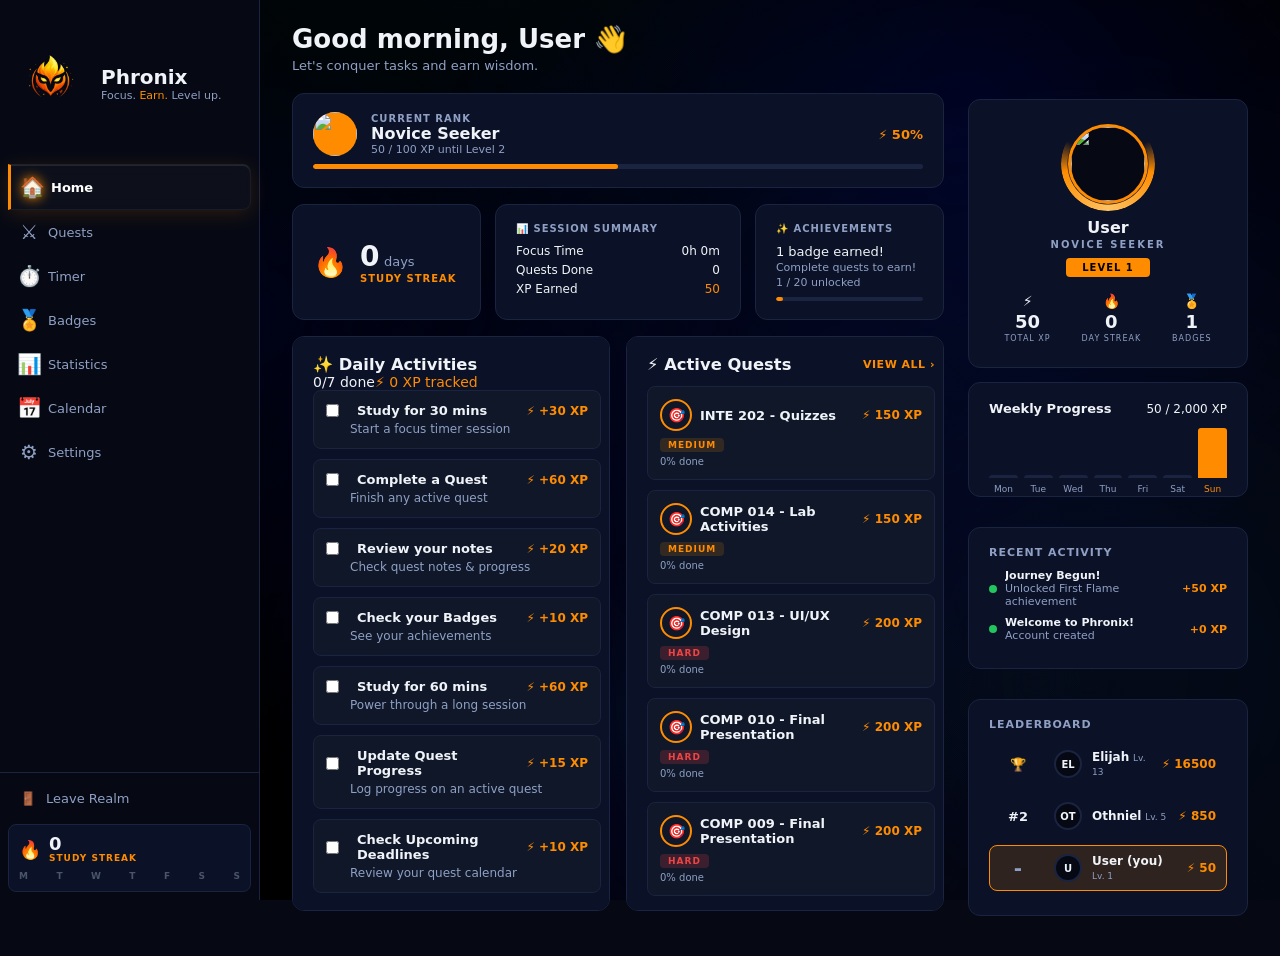
==== index.html @ 892a4537 "Add files via upload" ====
<!DOCTYPE html>
<html lang="en">
<head>
  <meta charset="UTF-8">
  <meta name="viewport" content="width=device-width, initial-scale=1.0">
  <title>Phronix — Focus. Earn. Level up.</title>
  <link rel="icon" type="image/png" href="phronix.png">
  <link rel="shortcut icon" href="favicon.ico">
  <link rel="stylesheet" href="style.css">
</head>
<body>

<body>
  <aside class="sidebar" id="sidebar">
    <div class="sidebar-brand">
      <img src="phronix.png" alt="Phronix" class="brand-logo">
      <div><h2 class="brand-name">Phronix</h2><p class="brand-tagline">Focus. <span class="orange">Earn.</span> Level up.</p></div>
    </div>
    <nav class="sidebar-nav">
      <a href="#" class="nav-link active" data-page="home"><span class="nav-icon">&#127968;</span><span class="nav-text">Home</span></a>
      <a href="#" class="nav-link" data-page="quests"><span class="nav-icon">&#9876;&#65039;</span><span class="nav-text">Quests</span></a>
      <a href="#" class="nav-link" data-page="timer"><span class="nav-icon">&#9201;&#65039;</span><span class="nav-text">Timer</span></a>
      <a href="#" class="nav-link" data-page="badges"><span class="nav-icon">&#127941;</span><span class="nav-text">Badges</span></a>
      <a href="#" class="nav-link" data-page="statistics"><span class="nav-icon">&#128202;</span><span class="nav-text">Statistics</span></a>
      <a href="#" class="nav-link" data-page="calendar"><span class="nav-icon">&#128197;</span><span class="nav-text">Calendar</span></a>
      <a href="#" class="nav-link" data-page="settings"><span class="nav-icon">&#9881;&#65039;</span><span class="nav-text">Settings</span></a>
    </nav>
    <div class="sidebar-bottom">
    <a href="#" class="nav-link logout-link" id="logoutBtn"><span class="logout-icon-portal">🚪</span><span class="logout-text">Leave Realm</span></a>
      <div class="streak-widget">
        <div class="streak-top"><span class="streak-fire">&#128293;</span><div><span class="streak-number" id="sidebarStreakNum">0</span><span class="streak-label">STUDY STREAK</span></div></div>
        <div class="streak-days"><span>M</span><span>T</span><span>W</span><span>T</span><span>F</span><span>S</span><span>S</span></div>
      </div>
    </div>
  </aside>
  <main class="main-content" id="mainContent">
    <!-- HOME -->
    <section class="page" id="page-home">
	
      <div class="home-layout">
        <div class="home-center">
          <h1 class="greeting" id="greetingText">Good evening &#128075;</h1>
          <p class="greeting-sub">Let's conquer tasks and earn wisdom.</p>
          <div class="card rank-card">
            <div class="rank-left"><span class="rank-badge" id="rankBadge">1</span><div><p class="rank-label">CURRENT RANK</p><h3 class="rank-name" id="rankName">Novice Seeker</h3><p class="rank-xp" id="rankXpText">0 / 100 XP until Level 2</p></div></div>
            <span class="rank-percent" id="rankPercent">&#9889; 0%</span>
            <div class="rank-bar"><div class="rank-bar-fill" id="rankBarFill" style="width:0%"></div></div>
          </div>
          <div class="summary-row">
            <div class="card summary-card streak-summary"><div class="summary-icon-wrap"><span class="summary-icon">&#128293;</span></div><div><span class="summary-value" id="homeStreak">0</span> <span class="summary-unit">days</span><p class="summary-label orange">STUDY STREAK</p></div></div>
            <div class="card summary-card"><p class="summary-header">&#128202; SESSION SUMMARY</p><div class="summary-detail"><span>Focus Time</span><span id="homeFocusTime">0h 0m</span></div><div class="summary-detail"><span>Quests Done</span><span id="homeQuestsDone">0</span></div><div class="summary-detail"><span>XP Earned</span><span class="orange" id="homeXpEarned">0</span></div></div>
            <div class="card summary-card"><p class="summary-header">&#10024; ACHIEVEMENTS</p><p class="summary-sub" id="homeAchievText">No badges yet</p><p class="summary-detail-sm">Complete quests to earn!</p><p class="summary-detail-sm" id="homeUnlocked">0 / 20 unlocked</p><div class="mini-bar"><div class="mini-bar-fill" id="homeAchievBar" style="width:0%"></div></div></div>
          </div>
          <div class="home-two-col">
            <div class="card daily-card"><h3>&#10024; Daily Activities</h3><div class="daily-header"><span id="dailyDone">0/7 done</span><span class="orange" id="dailyXp">&#9889; 0 XP tracked</span></div><div id="dailyList" class="daily-list"></div></div>
            <div class="card quests-preview-card"><div class="quests-preview-header"><h3>&#9889; Active Quests</h3><a href="#" class="orange view-all-link" data-page="quests">VIEW ALL &#8250;</a></div><div id="homeQuestList" class="home-quest-list"></div></div>
          </div>
        </div>
        <div class="home-right">
          <div class="profile-card"><div class="profile-avatar-wrap"><div class="profile-avatar" id="profileAvatar">U</div></div><h3 class="profile-display-name" id="profileName">U</h3><p class="profile-rank" id="profileRank">NOVICE SEEKER</p><span class="profile-level-badge" id="profileLevel">LEVEL 1</span><div class="profile-stats"><div><span class="stat-icon">&#9889;</span><strong id="profTotalXp">0</strong><small>TOTAL XP</small></div><div><span class="stat-icon">&#128293;</span><strong id="profStreak">0</strong><small>DAY STREAK</small></div><div><span class="stat-icon">&#127941;</span><strong id="profBadges">0</strong><small>BADGES</small></div></div></div>
          <div class="card weekly-progress-card"><div class="wp-header"><h4>Weekly Progress</h4><span id="wpXp">0 / 2,000 XP</span></div><div class="wp-chart" id="wpChart"></div></div>
          <div class="card recent-activity-card"><h4>RECENT ACTIVITY</h4><div id="recentActivity" class="recent-list"></div></div>
          <div class="card leaderboard-card"><h4>LEADERBOARD</h4><div id="leaderboard" class="leaderboard-list"></div></div>
        </div>
      </div>
    </section>
    <!-- QUESTS -->
    <section class="page hidden" id="page-quests">
      <div class="page-header"><span class="page-icon">&#9876;&#65039;</span><div><h1>Quests</h1><p class="page-sub">Conquer tasks. Earn wisdom.</p></div></div>
      <div class="card quests-summary-card"><div><p class="qs-label">ACTIVE QUESTS</p><h2 id="activeQuestCount">0</h2></div><div class="qs-right"><p class="qs-label">AVAILABLE XP</p><h2 class="orange">&#9889; <span id="availableXp">0</span></h2></div></div>
      <div class="quest-tabs"><button class="qtab" data-filter="all">ALL</button><button class="qtab active" data-filter="active">ACTIVE</button><button class="qtab" data-filter="completed">COMPLETED</button></div>
      <div id="questList" class="quest-list"></div>
      <button class="btn-primary btn-full" id="createQuestBtn">+ Create New Quest</button>
    </section>
    <!-- TIMER -->
    <section class="page hidden" id="page-timer">
      <div class="page-header"><span class="page-icon">&#9201;&#65039;</span><div><h1>Study Timer</h1><p class="page-sub">Focus. Earn. Level up.</p></div></div>
      <div class="card session-reward-banner"><span>&#9889; Session Reward</span><span class="orange" id="sessionRewardXp">+50 XP</span></div>
      <div class="timer-area">
        <div class="timer-circle"><svg viewBox="0 0 200 200" class="timer-svg"><circle cx="100" cy="100" r="90" class="timer-track"/><circle cx="100" cy="100" r="90" class="timer-progress" id="timerProgress"/></svg><div class="timer-display"><span class="timer-time" id="timerDisplay">25:00</span><span class="timer-status" id="timerStatus">READY</span></div></div>
        <div class="timer-controls"><button class="timer-btn" id="resetTimerBtn">&#128260;</button><button class="timer-btn play-btn" id="playTimerBtn">&#9654;</button></div>
        <p class="session-length-label">SESSION LENGTH</p>
        <div class="session-btns"><button class="session-btn active" data-min="25">25 min</button><button class="session-btn" data-min="50">50 min</button><button class="session-btn" data-min="90">90 min</button></div>
        <input type="number" class="custom-min-input" id="customMin" placeholder="Custom minutes" min="1" max="180">
      </div>
    </section>
    <!-- BADGES -->
<section class="page hidden" id="page-badges">
  <div class="page-header"><span class="page-icon">&#127941;</span><div><h1>Achievements</h1><p class="page-sub" id="badgeCountText">0 of 20 unlocked</p></div></div>
  
  <div class="badge-section-header"><span class="locked-bar"></span><span>Locked</span><span class="badge-count-pill" id="lockedCount">20</span></div>
  
  <div class="badge-grid" id="badgeGrid"></div>
</section>
    <!-- STATISTICS -->
    <section class="page hidden" id="page-statistics">
      <div class="page-header"><span class="page-icon">&#128202;</span><div><h1>Statistics</h1><p class="page-sub">Your progress at a glance.</p></div></div>
      <div class="stats-grid"><div class="card stat-card"><span class="stat-icon-lg">&#9889;</span><p class="stat-label">TOTAL XP</p><h2 id="statTotalXp">0</h2></div><div class="card stat-card"><span class="stat-icon-lg">&#128293;</span><p class="stat-label">BEST STREAK</p><h2 id="statBestStreak">0d</h2></div><div class="card stat-card"><span class="stat-icon-lg">&#127919;</span><p class="stat-label">QUESTS DONE</p><h2 id="statQuestsDone">0</h2></div><div class="card stat-card"><span class="stat-icon-lg">&#128336;</span><p class="stat-label">FOCUS TIME</p><h2 id="statFocusTime">0h 0m</h2></div></div>
      <div class="card weekly-xp-card"><div class="wxp-header"><h3>Weekly XP</h3><span id="wxpTotal">0 XP this week</span></div><div class="wxp-chart" id="wxpChart"></div></div>
    </section>
    <!-- CALENDAR -->
    <section class="page hidden" id="page-calendar">
      <div class="page-header"><span class="page-icon">&#128197;</span><div><h1>Calendar</h1><p class="page-sub">Track your quest deadlines.</p></div></div>
      <div class="card calendar-card"><div class="cal-nav"><button id="calPrev">&#8249;</button><h3 id="calTitle">May 2026</h3><button id="calNext">&#8250;</button></div><div class="cal-grid"><span class="cal-day-header">Mon</span><span class="cal-day-header">Tue</span><span class="cal-day-header">Wed</span><span class="cal-day-header">Thu</span><span class="cal-day-header">Fri</span><span class="cal-day-header sat">Sat</span><span class="cal-day-header sun">Sun</span></div><div id="calDays" class="cal-days"></div></div>
      <div class="card upcoming-card"><h3>Upcoming Deadlines</h3><div id="upcomingList" class="upcoming-list"></div></div>
    </section>
    <!-- SETTINGS -->
    <section class="page hidden" id="page-settings">
      <div class="page-header"><span class="page-icon">&#9881;&#65039;</span><div><h1>Settings</h1><p class="page-sub">Manage your preferences.</p></div></div>
      <div class="card settings-section"><h4 class="settings-label">ACCOUNT</h4><div class="account-row"><div class="settings-avatar" id="settingsAvatar">U</div><div><h3 id="settingsFullName">User</h3><p class="small-text" id="settingsEmail">user@email.com</p><a href="#" class="orange small-text">&#128279; Change avatar</a></div></div></div>
      <div class="card settings-section"><h4 class="settings-label">PROFILE</h4><label class="field-label">DISPLAY NAME <span class="hint">(shown in "Good morning, __")</span></label><input type="text" class="settings-input" id="displayNameInput"><label class="field-label">USERNAME / INITIALS <span class="hint">(shown on profile card)</span></label><input type="text" class="settings-input" id="initialsInput" maxlength="4"><button class="btn-primary btn-full" id="saveProfileBtn">&#128190; Save Profile Changes</button></div>
      <div class="card settings-section"><h4 class="settings-label">PREFERENCES</h4><div class="pref-row"><div class="pref-info"><span class="pref-icon">&#128276;</span><div><strong>Notifications</strong><p class="small-text">Quest reminders & streak alerts</p></div></div><label class="toggle"><input type="checkbox" id="notifToggle" checked><span class="slider"></span></label></div><div class="pref-row"><div class="pref-info"><span class="pref-icon">&#128266;</span><div><strong>Sound Effects</strong><p class="small-text">XP gain & completion sounds</p></div></div><label class="toggle"><input type="checkbox" id="soundToggle" checked><span class="slider"></span></label></div></div>
      <div class="card settings-section"><h4 class="settings-label">ABOUT</h4><div class="about-row"><img src="phronix.png" alt="Phronix" style="width:24px;height:24px;"><div><strong>Phronix</strong><p class="small-text">Focus. Earn. Level up. v1.0</p></div></div></div>
      <button class="btn-outline btn-full" id="settingsLogoutBtn">&#8617;&#65039; Logout</button>
    </section>
  </main>
  <!-- QUEST DETAIL MODAL -->
  <div class="modal-overlay hidden" id="questModal"><div class="modal-content"><div class="modal-header"><div class="modal-title-row"><span class="modal-dot">&#9679;</span><div><h3 id="modalTitle">Quest</h3><div class="modal-meta"><span class="difficulty-badge" id="modalDiff">MEDIUM</span><span class="orange" id="modalXp">&#9889; 150 XP</span></div></div></div><button class="modal-close" id="modalClose">&#10005;</button></div><div class="modal-body"><div class="modal-progress-row"><span>PROGRESS</span><span class="orange" id="modalPercent">0%</span></div><div class="progress-bar"><div class="progress-fill" id="modalProgressBar"></div></div><label class="field-label">QUEST NOTES</label><textarea class="settings-input quest-notes" id="modalNotes" rows="3"></textarea><label class="field-label" id="checklistLabel">CHECKLIST (0/0)</label><div id="modalChecklist" class="modal-checklist"></div><button class="btn-primary btn-full" id="modalSaveBtn">&#128190; Save Progress (0%)</button><button class="btn-outline btn-full" id="modalCompleteBtn">&#10003; Mark as Complete — +0 XP</button></div></div></div>
  <!-- CREATE QUEST MODAL -->
  <div class="modal-overlay hidden" id="createQuestModal"><div class="modal-content"><div class="modal-header"><h3>Create New Quest</h3><button class="modal-close" id="createModalClose">&#10005;</button></div><div class="modal-body"><label class="field-label">QUEST NAME</label><input type="text" class="settings-input" id="newQuestName" placeholder="e.g. COMP 014 - Midterm Exam"><label class="field-label">DIFFICULTY</label><select class="settings-input" id="newQuestDiff"><option value="EASY">EASY</option><option value="MEDIUM" selected>MEDIUM</option><option value="HARD">HARD</option></select><label class="field-label">XP REWARD</label><input type="number" class="settings-input" id="newQuestXp" value="150" min="10" max="500"><label class="field-label">DEADLINE (optional)</label><input type="date" class="settings-input" id="newQuestDeadline"><label class="field-label">CHECKLIST ITEMS (one per line)</label><textarea class="settings-input quest-notes" id="newQuestChecklist" rows="4" placeholder="Item 1&#10;Item 2&#10;Item 3"></textarea><label class="field-label">NOTES</label><textarea class="settings-input quest-notes" id="newQuestNotes" rows="2" placeholder="Optional notes..."></textarea><button class="btn-primary btn-full" id="createQuestSubmit">&#9889; Create Quest</button></div></div></div>
  <script src="app.js"></script>
  
  
</body>
</html>
---- style.css ----
/* ========================================
   PHRONIX v1.0 — Focus. Earn. Level up.
   Dark + Neon Orange Theme
   ======================================== */
*,*::before,*::after{box-sizing:border-box;margin:0;padding:0}
:root{
  --bg:#060914;--bg-card:#0b1126;--bg-card-alt:#0f1729;
  --border:#1a2440;--border-light:#2d3d66;
  --orange:#ff8c00;--orange-dim:rgba(255,140,0,.15);--orange-glow:rgba(255,140,0,.35);
  --text:#f0f4f8;--text-dim:#8fa0c4;--text-muted:#4a5568;
  --green:#22c55e;--red:#ef4444;--yellow:#eab308;
  --sidebar-w:260px;--radius:12px;--radius-sm:8px;
}
html{font-size:14px;scroll-behavior:smooth}
body{font-family:'Segoe UI',system-ui,-apple-system,sans-serif;background:var(--bg);color:var(--text);display:flex;min-height:100vh;overflow-x:hidden}
a{text-decoration:none;color:inherit}button{cursor:pointer;font-family:inherit;border:none;outline:none}
input,textarea,select{font-family:inherit;outline:none}.hidden{display:none!important}.orange{color:var(--orange)}

/* ═══ LOGIN SCREEN ═══ */
.login-body{display:flex;align-items:center;justify-content:center}
.login-overlay{position:fixed;inset:0;z-index:300;background:var(--bg);display:flex;align-items:center;justify-content:center;overflow:hidden}
.login-particles{position:absolute;inset:0;pointer-events:none}
.login-particles::before,.login-particles::after{content:'';position:absolute;border-radius:50%;background:var(--orange);opacity:.06;animation:floatP 8s ease-in-out infinite}
.login-particles::before{width:300px;height:300px;top:-80px;right:-60px}
.login-particles::after{width:200px;height:200px;bottom:-50px;left:-40px;animation-delay:3s;animation-duration:10s}
@keyframes floatP{0%,100%{transform:translateY(0) scale(1)}50%{transform:translateY(-30px) scale(1.1)}}
.login-card{position:relative;z-index:10;background:var(--bg-card);border:1px solid var(--border);border-radius:16px;padding:40px 36px 32px;width:92%;max-width:420px;box-shadow:0 0 60px rgba(255,140,0,.08),0 20px 60px rgba(0,0,0,.4);animation:loginIn .6s ease}
@keyframes loginIn{from{opacity:0;transform:translateY(24px) scale(.97)}to{opacity:1;transform:translateY(0) scale(1)}}
.login-brand{text-align:center;margin-bottom:32px}
.login-logo{width:80px;height:80px;object-fit:contain;margin-bottom:12px;animation:pulseG 2.5s ease-in-out infinite;filter:drop-shadow(0 0 12px rgba(255,140,0,.4))}
@keyframes pulseG{0%,100%{filter:drop-shadow(0 0 12px rgba(255,140,0,.4))}50%{filter:drop-shadow(0 0 28px rgba(255,140,0,.7))}}
.login-title{font-size:36px;font-weight:800;color:var(--text);letter-spacing:-.5px;margin-bottom:4px}
.login-tagline{font-size:14px;color:var(--text-dim)}
.login-field{margin-bottom:18px}
.login-field label{display:block;font-size:10px;color:var(--text-dim);letter-spacing:1.5px;font-weight:700;margin-bottom:6px;text-transform:uppercase}
.login-field input{width:100%;background:var(--bg-card-alt);border:1px solid var(--border);border-radius:var(--radius-sm);padding:12px 16px;color:var(--text);font-size:14px;transition:border-color .2s,box-shadow .2s}
.login-field input:focus{border-color:var(--orange);box-shadow:0 0 0 3px var(--orange-dim)}
.login-field input::placeholder{color:var(--text-muted)}
.login-btn{width:100%;padding:14px 24px;margin-top:8px;background:var(--orange);color:#000;font-size:15px;font-weight:800;border:none;border-radius:var(--radius-sm);letter-spacing:.5px;transition:all .25s;box-shadow:0 4px 20px rgba(255,140,0,.3)}
.login-btn:hover{filter:brightness(1.1);transform:translateY(-2px);box-shadow:0 8px 30px rgba(255,140,0,.45)}
.login-btn:active{transform:translateY(0)}
.login-version{text-align:center;margin-top:20px;font-size:11px;color:var(--text-muted);letter-spacing:1px}

/* ═══ SIDEBAR ═══ */
.sidebar{width:var(--sidebar-w);min-height:100vh;background:var(--bg);border-right:1px solid var(--border);display:flex;flex-direction:column;position:fixed;top:0;left:0;z-index:100}
.sidebar-brand {
  /* Increased the left padding (the 4th value) from 16px to 24px */
  padding: 24px 16px 14px 0px; 
  display: flex;
  gap: 1px; 
  align-items: center; 
  justify-content: flex-start; 
}
.brand-logo{width:100px;height:120px;object-fit:contain;flex-shrink:0; animation: logoFloat 4s ease-in-out infinite, logoGlow 3s ease-in-out infinite;margin-left: 0;}
/* 1. The Floating Movement */
@keyframes logoFloat {
  0%, 100% {
    transform: translateY(0);
  }
  50% {
    transform: translateY(-4px); /* Moves the logo up smoothly by 4px */
  }
}

/* 2. The Magical Neon Glow Pulse */
@keyframes logoGlow {
  0%, 100% {
    /* Molds a tight, soft orange glow around the exact outline of your icon shape */
    filter: drop-shadow(0 0 4px rgba(255, 140, 0, 0.4)) 
            drop-shadow(0 0 10px rgba(255, 140, 0, 0.2));
  }
  50% {
    /* Expands into a bright, intense neon flare at the peak of the pulse */
    filter: drop-shadow(0 0 12px rgba(255, 140, 0, 0.8)) 
            drop-shadow(0 0 20px rgba(255, 140, 0, 0.4));
  }
}
.brand-name{font-size:20px;font-weight:800;color:var(--text)}.brand-tagline{font-size:11px;color:var(--text-dim);line-height:1.3; margin:0;}
.sidebar-nav{flex:1;display:flex;flex-direction:column;gap:0px;padding:6px 8px}
.nav-link{display:flex;align-items:center;gap:10px;padding:10px 12px;border-radius:var(--radius-sm);font-size:13px;font-weight:500;color:var(--text-dim);transition:all .2s}
/* ═══ UPGRADED GLASSMORPHIC ACTIVE LINK ═══ */
.nav-link.active {
  /* Soft, semi-transparent dark gray/blue base so your sidebar color bleeds through */
  background: rgba(255, 255, 255, 0.03); 
  
  /* The core frosting effect: Blurs whatever is behind the active button */
  backdrop-filter: blur(8px);
  -webkit-backdrop-filter: blur(8px);
  
  /* A bright white text instead of stark black, making it readable over the dark glass */
  color: #ffffff; 
  font-weight: 700;
  
  /* A subtle neon orange left border to clearly mark the active page */
  border-left: 3px solid var(--orange);
  border-radius: 0 var(--radius-sm) var(--radius-sm) 0; /* Keeps the right corners rounded, leaves left flat against the wall */
  
  /* A dual-layer border: crisp inner outline + soft external orange neon glow */
  border-top: 1px solid rgba(255, 255, 255, 0.08);
  border-right: 1px solid rgba(255, 255, 255, 0.05);
  border-bottom: 1px solid rgba(255, 255, 255, 0.05);
  
  box-shadow: 
    inset 0 1px 1px rgba(255, 255, 255, 0.1), /* Highlight edge on top */
    0 4px 20px rgba(255, 140, 0, 0.15);       /* Gentle ambient orange neon under-glow */
}

/* Make the active navigation icon pop with your signature orange */
.nav-link.active .nav-icon {
  color: var(--orange);
  filter: drop-shadow(0 0 6px var(--orange));
}

/* Smooth out the hover state to blend perfectly with the glass look */
.nav-link:hover {
  background: rgba(255, 140, 0, 0.08);
  color: #ffffff;
}
.nav-icon {
  font-size: 20px; /* Adjust size to taste */
  width: 18px;
  text-align: center;
  flex-shrink: 0;
  display: inline-flex;
  align-items: center;
  justify-content: center;
}
.sidebar-bottom{padding:8px;border-top:1px solid var(--border);margin-top:auto}.logout-link{color:var(--text-dim)!important}
.streak-widget{background:var(--bg-card);border:1px solid var(--border);border-radius:var(--radius-sm);padding:10px;margin-top:8px}
.streak-top{display:flex;gap:8px;align-items:center}.streak-fire{font-size:18px}
.streak-number{font-size:18px;font-weight:800;display:block;line-height:1}.streak-label{font-size:9px;font-weight:700;color:var(--orange);letter-spacing:1px;display:block}
.streak-days{display:flex;gap:4px;margin-top:8px;justify-content:space-between}.streak-days span{font-size:9px;color:var(--text-muted);font-weight:600}.streak-days span.active{color:var(--orange)}

/* ═══ MAIN ═══ */
.main-content{margin-left:var(--sidebar-w);flex:1;padding:24px 32px;min-height:100vh}
.page{animation:fadeIn .25s ease}@keyframes fadeIn{from{opacity:0;transform:translateY(8px)}to{opacity:1;transform:translateY(0)}}
.card{background:var(--bg-card);border:1px solid var(--border);border-radius:var(--radius);padding:18px 20px;margin-bottom:16px}
.btn-primary{background:var(--orange);color:#000;font-weight:700;padding:12px 24px;border-radius:var(--radius-sm);font-size:13px;transition:all .2s;border:none}
.btn-primary:hover{filter:brightness(1.1);transform:translateY(-1px)}
.btn-outline{background:transparent;color:var(--text-dim);font-weight:600;padding:12px 24px;border-radius:var(--radius-sm);font-size:13px;border:1px solid var(--border);transition:all .2s}
.btn-outline:hover{background:var(--orange-dim);color:var(--orange);border-color:var(--orange)}
.btn-full{width:100%;text-align:center;display:block;margin-top:12px}
.page-header{display:flex;gap:12px;align-items:center;margin-bottom:24px}
.page-icon{font-size:24px;background:var(--orange-dim);width:44px;height:44px;border-radius:50%;display:flex;align-items:center;justify-content:center}
.page-header h1{font-size:22px;font-weight:800}.page-sub{color:var(--text-dim);font-size:12px}

/* ═══ HOME ═══ */
.home-layout{display:grid;grid-template-columns:1fr 280px;gap:24px}
.greeting{font-size:26px;font-weight:800;margin-bottom:4px}.greeting-sub{color:var(--text-dim);font-size:13px;margin-bottom:20px}
.rank-card{display:grid;grid-template-columns:1fr auto;grid-template-rows:auto auto;gap:8px;align-items:center}
.rank-left{display:flex;gap:14px;align-items:center}
.rank-badge{background:var(--orange);color:#000;font-weight:900;font-size:20px;width:44px;height:44px;border-radius:50%;display:flex;align-items:center;justify-content:center;flex-shrink:0}
.rank-label{font-size:10px;color:var(--text-dim);letter-spacing:1px;font-weight:600}.rank-name{font-size:16px;font-weight:700}.rank-xp{font-size:11px;color:var(--text-dim)}
.rank-percent{color:var(--orange);font-weight:700;font-size:13px;justify-self:end}
.rank-bar{grid-column:1/-1;height:5px;background:var(--border);border-radius:3px;overflow:hidden}.rank-bar-fill{height:100%;background:var(--orange);border-radius:3px;transition:width .5s}
.summary-row{display:grid;grid-template-columns:1fr 1.3fr 1fr;gap:14px}.summary-card{min-height:90px}
.streak-summary{display:flex;gap:12px;align-items:center}.summary-icon-wrap{font-size:28px}.summary-value{font-size:28px;font-weight:800}.summary-unit{font-size:13px;color:var(--text-dim)}
.summary-label{font-size:10px;font-weight:700;letter-spacing:1px}.summary-header{font-size:10px;letter-spacing:1px;font-weight:700;margin-bottom:10px;color:var(--text-dim)}
.summary-detail{display:flex;justify-content:space-between;font-size:12px;margin-bottom:5px}.summary-detail-sm{font-size:11px;color:var(--text-dim);margin-top:2px}.summary-sub{font-size:13px;margin-bottom:2px}
.mini-bar{height:4px;background:var(--border);border-radius:2px;margin-top:8px;overflow:hidden}.mini-bar-fill{height:100%;background:var(--orange);border-radius:2px;transition:width .5s}
.home-two-col{display:grid;grid-template-columns:1fr 1fr;gap:16px}
.daily-card {
  background: var(--bg-card);
  border: 1px solid var(--border);
  border-radius: var(--radius);
  padding: 18px 8px 18px 20px;
  margin-bottom: 16px;

  /* Force identical height limits */
  height: 575px; 
  max-height: 575px;
  
  /* Enable smooth scrolling inside */
  overflow-x: hidden;
  overflow-y: auto;
}
.quests-preview-card {
  background: var(--bg-card);
  border: 1px solid var(--border);
  border-radius: var(--radius);
  padding: 18px 8px 18px 20px;
  margin-bottom: 16px;

  /* Force identical height limits to match the daily card */
  height: 575px; 
  max-height: 575px;
  
  /* Keep smooth scrolling inside */
  overflow-x: hidden;
  overflow-y: auto;
}verflow-y: auto; 
}
.daily-header{display:flex;justify-content:space-between;font-size:11px;color:var(--text-dim);margin-bottom:8px;padding-bottom:8px;border-bottom:1px solid var(--border)}
.daily-list,.home-quest-list{display:flex;flex-direction:column;gap:2px}
.daily-item{display:flex;align-items:center;gap:10px;padding:9px 0;border-bottom:1px solid var(--border);font-size:12px}
.daily-item input[type="checkbox"]{accent-color:var(--orange);width:16px;height:16px;flex-shrink:0;cursor:pointer}
.daily-item-info{flex:1}.daily-item-info strong{display:block;margin-bottom:1px}.daily-item-sub{color:var(--text-dim);font-size:11px}
.daily-item-xp{color:var(--orange);font-weight:700;font-size:12px;white-space:nowrap}
.quests-preview-header{display:flex;justify-content:space-between;align-items:center;margin-bottom:12px}.view-all-link{font-size:11px;font-weight:700;letter-spacing:.5px}
.home-quest-item{padding:12px;background:var(--bg-card-alt);border:1px solid var(--border);border-radius:var(--radius-sm);margin-bottom:8px;cursor:pointer;transition:all .2s}
.home-quest-item:hover{border-color:var(--orange)}.hq-top{display:flex;justify-content:space-between;align-items:center;margin-bottom:4px}
.hq-title{font-size:13px;font-weight:600;display:flex;align-items:center;gap:8px}.hq-xp{color:var(--orange);font-size:12px;font-weight:700;white-space:nowrap}
.hq-bar{height: 100%;
  background: var(--orange);
  width: 0%; /* Starts flat */
  
  /* === THE MOVEMENT ANIMATION === */
  /* This forces the bar to glide smoothly over 1.2 seconds with an aggressive, game-like speed curve */
  transition: width 1.2s cubic-bezier(0.4, 0, 0.2, 1);
  
  box-shadow: 0 0 10px var(--orange), 0 0 20px #ff5500;
}
.hq-bottom{display:flex;justify-content:space-between;margin-top:4px;font-size:10px;color:var(--text-dim)}
/* Right sidebar */
.home-right{display:flex;flex-direction:column;gap:14px; margin-top: 75px;}
.profile-card{background:var(--bg-card);border:1px solid var(--border);border-radius:var(--radius);padding:24px 20px;text-align:center}
.profile-avatar-wrap{position:relative;display:inline-block;margin-bottom:10px}
.profile-avatar {
  width: 80px;
  height: 80px;
  border-radius: 50%;
  background: var(--bg);
  display: flex;
  align-items: center;
  justify-content: center;
  font-size: 24px;
  font-weight: 800;
  color: var(--orange);
  margin: 0 auto;
  
  /* Keep your clean solid border and inner structure */
  border: 3px solid var(--orange); 
  
  /* Use fixed positioning relative so we can overlay the magic layer */
  position: relative; 
  z-index: 1; /* Puts KIM initials on top */
}

/* === Add the Magic Rotating Ring Layer === */
/* We create a 'pseudo-element' that acts like a second ring */
.profile-avatar::before {
  content: '';
  position: absolute;
  /* Make this ring slightly larger than the avatar so it peeps out */
  inset: -10px; /* Expands the area by 10px on all sides */
  border-radius: 50%;
  z-index: -1; /* Send it behind the initials */

  /* The Magical Texture: A rotating conical gradient of orange shades */
  background: conic-gradient(
    transparent 0deg,
    transparent 60deg,
    var(--orange) 100deg,
    #ffc363 180deg,
    var(--orange) 260deg,
    transparent 300deg,
    transparent 360deg
  );

  /* This is what defines the ring shape from that background block */
  -webkit-mask: radial-gradient(farthest-side, transparent calc(100% - 7px), #fff calc(100% - 6px));
          mask: radial-gradient(farthest-side, transparent calc(100% - 7px), #fff calc(100% - 6px));

  /* === THE ANIMATIONS === */
  /* 1. Continuous Rotation */
  /* 2. Magical Glimmer Pulse (reusing part of the glow idea) */
  animation: magicalRotation 12s linear infinite, magicalPulse 4s ease-in-out infinite;
}

/* Definition 1: Pure smooth rotation */
@keyframes magicalRotation {
  from { transform: rotate(0deg); }
  to { transform: rotate(360deg); }
}

/* Definition 2: Glimmer/Opacity pulse to enhance the "magic" look */
@keyframes magicalPulse {
  0%, 100% { opacity: 0.6; filter: blur(1px); }
  50% { opacity: 1; filter: blur(0px); }
}
.edit-avatar{position:absolute;bottom:2px;right:-4px;font-size:14px;cursor:pointer}
.profile-display-name{font-size:16px;font-weight:700;margin:4px 0 2px}.profile-rank{font-size:10px;letter-spacing:2px;color:var(--text-dim);margin-bottom:8px;font-weight:600}
.profile-level-badge{background:var(--orange);color:#000;font-size:10px;font-weight:800;padding:4px 16px;border-radius:4px;letter-spacing:1px;display:inline-block}
.profile-stats{display:flex;justify-content:space-around;margin-top:16px;text-align:center}.profile-stats div{display:flex;flex-direction:column;align-items:center}
.profile-stats strong{font-size:18px}.profile-stats small{font-size:8px;color:var(--text-dim);letter-spacing:1px;margin-top:2px}.profile-stats .stat-icon{font-size:14px;margin-bottom:2px}
.weekly-progress-card .wp-header{display:flex;justify-content:space-between;font-size:12px;margin-bottom:12px;align-items:center}.weekly-progress-card h4{font-size:13px;font-weight:700}
.wp-chart{display:flex;gap:6px;align-items:flex-end;height:50px}
.wp-bar{flex:1;background:var(--border);border-radius:3px 3px 0 0;min-height:3px;position:relative;transition:height .3s}
.wp-bar.has-xp{background:var(--orange)}.wp-bar::after{content:attr(data-day);position:absolute;bottom:-16px;left:50%;transform:translateX(-50%);font-size:9px;color:var(--text-dim)}.wp-bar.today::after{color:var(--orange)}
.recent-activity-card h4,.leaderboard-card h4{font-size:11px;letter-spacing:1px;color:var(--text-dim);margin-bottom:10px;font-weight:700}
.recent-item{display:flex;gap:8px;align-items:center;font-size:11px;margin-bottom:8px}.recent-dot{width:8px;height:8px;border-radius:50%;background:var(--green);flex-shrink:0}.recent-info{flex:1;overflow:hidden}
.recent-xp{margin-left:auto;color:var(--orange);font-weight:700;font-size:11px;white-space:nowrap}
.lb-item{display:flex;align-items:center;gap:10px;padding:8px 10px;border-radius:var(--radius-sm);margin-bottom:6px;font-size:12px;border:1px solid transparent}
.lb-item.you{background:var(--orange-dim);border-color:var(--orange)}.lb-rank{font-weight:800;display:inline-flex;align-items:center;justify-content:center;width:36px;min-width:36px;margin-right:8px;font-size:13px;text-align:center}
.lb-avatar{width:28px;height:28px;border-radius:50%;background:var(--bg);border:2px solid var(--border);display:flex;align-items:center;justify-content:center;font-size:10px;font-weight:700;flex-shrink:0}
.lb-info{flex:1;overflow:hidden}.lb-name{font-weight:600;font-size:12px;white-space:nowrap;overflow:hidden;text-overflow:ellipsis}.lb-sub{font-size:9px;color:var(--text-dim)}
.lb-xp{color:var(--orange);font-weight:700;font-size:12px;white-space:nowrap}

/* ═══ QUESTS ═══ */
.quests-summary-card{display:flex;justify-content:space-between;align-items:center}.qs-label{font-size:10px;color:var(--text-dim);letter-spacing:1px;font-weight:600}.qs-right{text-align:right}
.quest-tabs{display:flex;margin-bottom:16px;background:var(--bg-card);border:1px solid var(--border);border-radius:var(--radius-sm);overflow:hidden}
.qtab{flex:1;padding:10px;text-align:center;font-size:12px;font-weight:700;letter-spacing:1px;color:var(--text-dim);background:transparent;transition:all .2s}.qtab:hover{color:var(--text)}.qtab.active{background:var(--orange);color:#000}
.quest-list{display:flex;flex-direction:column;gap:10px;margin-bottom:16px}
.quest-card{padding:16px;background:var(--bg-card);border:1px solid var(--border);border-radius:var(--radius);cursor:pointer;transition:all .2s}.quest-card:hover{border-color:var(--orange)}
.qc-top{display:flex;justify-content:space-between;align-items:center;margin-bottom:6px}.qc-left{display:flex;align-items:center;gap:10px}
.qc-icon{width:32px;height:32px;border-radius:50%;border:2px solid var(--orange);display:flex;align-items:center;justify-content:center;font-size:14px;flex-shrink:0}
.qc-title{font-weight:700;font-size:14px}.qc-xp{color:var(--orange);font-weight:700;font-size:13px;white-space:nowrap}
.qc-bar{height:4px;background:var(--border);border-radius:2px;overflow:hidden;margin-top:6px}.qc-bar-fill{height:100%;border-radius:2px;transition:width .5s}
.qc-bottom{text-align:right;font-size:10px;color:var(--text-dim);margin-top:4px}
.difficulty-badge{font-size:9px;font-weight:800;padding:2px 8px;border-radius:4px;letter-spacing:1px;display:inline-block;margin-top:2px}
.difficulty-badge.EASY{background:rgba(34,197,94,.2);color:var(--green)}.difficulty-badge.MEDIUM{background:var(--orange-dim);color:var(--orange)}.difficulty-badge.HARD{background:rgba(239,68,68,.2);color:var(--red)}

/* ═══ TIMER ═══ */
.timer-area{display:flex;flex-direction:column;align-items:center;gap:24px;padding:20px 0}
.session-reward-banner{display:flex;justify-content:space-between;align-items:center;max-width:500px;margin:0 auto}
.timer-circle{position:relative;width:220px;height:220px}.timer-svg{width:100%;height:100%;transform:rotate(-90deg)}
.timer-track{fill:none;stroke:var(--border-light);stroke-width:6}
.timer-progress{fill:none;stroke:var(--orange);stroke-width:6;stroke-linecap:round;stroke-dasharray:565.48;stroke-dashoffset:0;transition:stroke-dashoffset .5s}
.timer-display{position:absolute;inset:0;display:flex;flex-direction:column;align-items:center;justify-content:center}
.timer-time{font-size:48px;font-weight:800;letter-spacing:2px}.timer-status{font-size:12px;color:var(--text-dim);letter-spacing:3px;font-weight:600;margin-top:2px}
.timer-controls{display:flex;gap:14px;align-items:center}
.timer-btn{width:48px;height:48px;border-radius:50%;background:var(--bg-card);border:1px solid var(--border);font-size:18px;color:var(--text);display:flex;align-items:center;justify-content:center;transition:all .2s}
.timer-btn:hover{border-color:var(--orange)}.play-btn{background:var(--orange)!important;color:#000!important;border:none!important;width:52px;height:52px;font-size:20px}.play-btn:hover{filter:brightness(1.15)}
.session-length-label{font-size:10px;color:var(--text-dim);letter-spacing:2px;font-weight:700}
.session-btns{display:flex;gap:10px}
.session-btn{padding:10px 28px;border-radius:var(--radius-sm);font-size:13px;font-weight:700;background:transparent;border:1px solid var(--border);color:var(--text);transition:all .2s}
.session-btn:hover{border-color:var(--orange)}.session-btn.active{background:var(--orange);color:#000;border-color:var(--orange)}
.custom-min-input{background:var(--bg-card);border:1px solid var(--border);border-radius:var(--radius-sm);padding:10px 16px;color:var(--text);font-size:13px;text-align:center;width:240px}
.custom-min-input::placeholder{color:var(--text-muted)}.custom-min-input:focus{border-color:var(--orange)}

/* ═══ BADGES ═══ */
.badge-section-header{display:flex;align-items:center;gap:10px;margin-bottom:16px}.locked-bar{width:4px;height:18px;background:var(--orange);border-radius:2px}
.badge-count-pill{background:var(--orange-dim);color:var(--orange);font-size:11px;font-weight:700;padding:2px 10px;border-radius:10px}
.badge-grid{display:grid;grid-template-columns:repeat(3,1fr);gap:12px}
.badge-card{background:var(--bg-card);border:1px solid var(--border);border-radius:var(--radius);padding:24px 16px;text-align:center;transition:all .2s;opacity:.45}
.badge-card.unlocked{opacity:1;border-color:var(--orange)}.badge-card:hover{border-color:var(--border-light)}
.badge-icon{font-size:28px;margin-bottom:8px;display:block}.badge-name{font-size:12px;font-weight:700;margin-bottom:3px}.badge-desc{font-size:10px;color:var(--text-dim)}

/* ═══ STATISTICS ═══ */
.stats-grid{display:grid;grid-template-columns:1fr 1fr;gap:16px;margin-bottom:16px}.stat-card{padding:22px}.stat-icon-lg{font-size:22px;display:block;margin-bottom:6px}
.stat-label{font-size:10px;color:var(--text-dim);letter-spacing:1px;font-weight:600;margin-bottom:4px}.stat-card h2{font-size:28px;font-weight:800}
.weekly-xp-card{padding:22px}.wxp-header{display:flex;justify-content:space-between;margin-bottom:20px;align-items:center}.wxp-header h3{font-size:16px;font-weight:700}.wxp-header span{font-size:12px;color:var(--text-dim)}
.wxp-chart{display:flex;align-items:flex-end;gap:14px;height:160px;border-bottom:1px solid var(--border);border-left:1px solid var(--border);padding:0 10px 24px 10px;position:relative}
.wxp-bar-wrap{flex:1;display:flex;flex-direction:column;align-items:center;height:100%;justify-content:flex-end;gap:6px}
.wxp-bar{width:100%;max-width:40px;background:var(--orange);border-radius:4px 4px 0 0;transition:height .5s;min-height:2px}
.wxp-bar-wrap span{font-size:10px;color:var(--text-dim)}.wxp-bar-wrap span.today{color:var(--orange)}

/* ═══ CALENDAR ═══ */
.calendar-card{padding:22px}.cal-nav{display:flex;justify-content:space-between;align-items:center;margin-bottom:16px}
.cal-nav button{background:transparent;border:none;color:var(--text-dim);font-size:24px;cursor:pointer;padding:4px 14px;border-radius:4px;transition:all .2s}
.cal-nav button:hover{color:var(--text);background:var(--orange-dim)}.cal-nav h3{font-size:16px;font-weight:700}
.cal-grid,.cal-days{display:grid;grid-template-columns:repeat(7,1fr);text-align:center}
.cal-day-header{font-size:11px;color:var(--text-dim);font-weight:600;padding:8px 0;letter-spacing:1px}.cal-day-header.sat,.cal-day-header.sun{color:var(--orange)}
.cal-days{gap:4px;margin-top:4px}
.cal-day{padding:10px 4px;text-align:center;font-size:12px;border-radius:var(--radius-sm);cursor:default;position:relative;color:var(--text-muted);min-height:42px}
.cal-day.current-month{color:var(--text)}.cal-day.today{border:2px solid var(--orange);color:var(--orange);font-weight:700;background:var(--orange-dim)}
.cal-event-tag{font-size:7px;background:var(--orange);color:#000;padding:1px 3px;border-radius:3px;display:block;margin-top:3px;white-space:nowrap;overflow:hidden;text-overflow:ellipsis;font-weight:700}
.upcoming-card h3{font-size:16px;font-weight:700;margin-bottom:14px}
.upcoming-item{display:flex;justify-content:space-between;align-items:center;padding:12px 0;border-bottom:1px solid var(--border)}.upcoming-item:last-child{border-bottom:none}
.up-title{font-weight:700;font-size:13px}.up-due{font-size:11px;color:var(--text-dim);margin-top:2px}.up-xp{color:var(--orange);font-weight:700;font-size:12px;white-space:nowrap}

/* ═══ SETTINGS ═══ */
.settings-section{margin-bottom:14px}.settings-label{font-size:11px;letter-spacing:1.5px;color:var(--text-dim);font-weight:700;margin-bottom:14px}
.account-row{display:flex;gap:14px;align-items:center}
.settings-avatar{width:52px;height:52px;border-radius:50%;background:var(--bg);border:2px solid var(--orange);display:flex;align-items:center;justify-content:center;font-size:18px;font-weight:800;color:var(--orange);flex-shrink:0}
.field-label{display:block;font-size:10px;color:var(--text-dim);letter-spacing:1px;font-weight:600;margin:14px 0 6px}.hint{font-weight:400;color:var(--text-muted)}
.settings-input{width:100%;background:var(--bg-card-alt);border:1px solid var(--border);border-radius:var(--radius-sm);padding:10px 14px;color:var(--text);font-size:13px}
.settings-input:focus{border-color:var(--orange)}textarea.settings-input{resize:vertical}select.settings-input{cursor:pointer}
.small-text{font-size:11px;color:var(--text-dim)}
.pref-row{display:flex;justify-content:space-between;align-items:center;padding:12px 0;border-bottom:1px solid var(--border)}.pref-row:last-child{border-bottom:none}
.pref-info{display:flex;gap:12px;align-items:center}.pref-icon{font-size:20px}.about-row{display:flex;gap:10px;align-items:center}.brand-icon-sm{font-size:18px}
.toggle{position:relative;display:inline-block;width:42px;height:22px;flex-shrink:0}.toggle input{opacity:0;width:0;height:0}
.slider{position:absolute;inset:0;background:var(--border-light);border-radius:22px;transition:.3s;cursor:pointer}
.slider::before{content:'';position:absolute;width:16px;height:16px;border-radius:50%;background:var(--text-dim);top:3px;left:3px;transition:.3s}
.toggle input:checked+.slider{background:var(--orange)}.toggle input:checked+.slider::before{background:#000;transform:translateX(20px)}

/* ═══ MODALS ═══ */
.modal-overlay{position:fixed;inset:0;background:rgba(0,0,0,.7);backdrop-filter:blur(6px);display:flex;align-items:center;justify-content:center;z-index:200}
.modal-content{background:var(--bg-card);border:1px solid var(--border);border-radius:var(--radius);width:92%;max-width:460px;max-height:85vh;overflow-y:auto;box-shadow:0 24px 80px rgba(0,0,0,.6)}
.modal-header{display:flex;justify-content:space-between;align-items:flex-start;padding:20px 20px 0}
.modal-title-row{display:flex;gap:10px;align-items:flex-start}.modal-dot{color:var(--orange);font-size:24px}
.modal-close{background:transparent;color:var(--text-dim);font-size:18px;border:none;padding:4px 8px;cursor:pointer;transition:color .2s}.modal-close:hover{color:var(--text)}
.modal-meta{display:flex;gap:8px;align-items:center;margin-top:4px}.modal-body{padding:20px}
.modal-progress-row{display:flex;justify-content:space-between;font-size:12px;font-weight:600;margin-bottom:6px}
.progress-bar{height:6px;background:var(--border);border-radius:3px;overflow:hidden;margin-bottom:16px}.progress-fill{height:100%;background:var(--orange);border-radius:3px;transition:width .3s}
.quest-notes{min-height:60px}.modal-checklist{display:flex;flex-direction:column;gap:10px;margin-bottom:16px;max-height:200px;overflow-y:auto}
.checklist-item{display:flex;align-items:center;gap:10px;font-size:13px}.checklist-item input[type="checkbox"]{accent-color:var(--orange);width:16px;height:16px;flex-shrink:0;cursor:pointer}
.checklist-item.done span{text-decoration:line-through;color:var(--text-dim)}
.bar-orange{background:var(--orange)}.bar-green{background:var(--green)}.bar-red{background:var(--red)}

/* ═══ SCROLLBAR ═══ */
::-webkit-scrollbar{width:6px}::-webkit-scrollbar-track{background:var(--bg)}::-webkit-scrollbar-thumb{background:var(--border);border-radius:3px}::-webkit-scrollbar-thumb:hover{background:var(--text-muted)}

/* === SUBTLE GLOWING GLASS SCROLLBARS === */
.daily-card::-webkit-scrollbar,
.quests-preview-card::-webkit-scrollbar {
  width: 5px;
}

.daily-card::-webkit-scrollbar-track,
.quests-preview-card::-webkit-scrollbar-track {
  background: transparent;
}

/* The Thumb: Frosted glass with a subtle ambient glow */
.daily-card::-webkit-scrollbar-thumb,
.quests-preview-card::-webkit-scrollbar-thumb {
  /* Semi-transparent white base */
  background: rgba(255, 255, 255, 0.06); 
  border-radius: 20px;
  
  /* THE SUBTLE GLOW: A faint, low-opacity orange shadow that keeps it visible but elegant */
  box-shadow: 
    0 0 6px rgba(255, 140, 0, 0.2), 
    inset 0 1px 1px rgba(255, 255, 255, 0.08);
  
  /* Crisp, dark orange-tinted wireframe border */
  border: 1px solid rgba(255, 140, 0, 0.15);
  
  transition: background 0.3s ease, box-shadow 0.3s ease;
}

/* The Hover State: The subtle glow expands into a clear energy flare */
.daily-card::-webkit-scrollbar-thumb:hover,
.quests-preview-card::-webkit-scrollbar-thumb:hover {
  background: rgba(255, 140, 0, 0.25);
  border-color: rgba(255, 140, 0, 0.5);
  
  /* Intense neon flare peak */
  box-shadow: 
    0 0 12px rgba(255, 140, 0, 0.6), 
    inset 0 1px 2px rgba(255, 255, 255, 0.2);
}

/* === FIXED GLOWING GLASS SCROLLBARS (INTERNAL ALIGNMENT) === */
.daily-card::-webkit-scrollbar,
.quests-preview-card::-webkit-scrollbar {
  width: 5px;
}

/* Force the track space to respect the rounded box profile */
.daily-card::-webkit-scrollbar-track,
.quests-preview-card::-webkit-scrollbar-track {
  background: transparent;
  border-radius: 12px; /* Matches your var(--radius) or card corner profile */
}

.daily-card::-webkit-scrollbar-thumb,
.quests-preview-card::-webkit-scrollbar-thumb {
  background: rgba(255, 255, 255, 0.06); 
  
  /* CRITICAL FIX: Explicitly rounds the top and bottom tips of the scrollbar */
  border-radius: 20px; 
  
  box-shadow: 
    0 0 6px rgba(255, 140, 0, 0.2), 
    inset 0 1px 1px rgba(255, 255, 255, 0.08);
  
  border: 1px solid rgba(255, 140, 0, 0.15);
  transition: background 0.3s ease, box-shadow 0.3s ease;
}

.daily-card::-webkit-scrollbar-thumb:hover,
.quests-preview-card::-webkit-scrollbar-thumb:hover {
  background: rgba(255, 140, 0, 0.25);
  border-color: rgba(255, 140, 0, 0.5);
  box-shadow: 
    0 0 12px rgba(255, 140, 0, 0.6), 
    inset 0 1px 2px rgba(255, 255, 255, 0.2);
}

/* ═══ RESPONSIVE ═══ */
@media(max-width:1200px){.home-layout{grid-template-columns:1fr}.home-right{display:grid;grid-template-columns:repeat(2,1fr);gap:14px}}
@media(max-width:900px){.summary-row{grid-template-columns:1fr}.home-two-col{grid-template-columns:1fr}.stats-grid{grid-template-columns:1fr}.badge-grid{grid-template-columns:repeat(2,1fr)}.home-right{grid-template-columns:1fr}}
@media(max-width:600px){:root{--sidebar-w:56px}.brand-name,.brand-tagline,.nav-text,.streak-widget,.brand-logo{display:none}.sidebar-brand{justify-content:center;padding:14px 8px}.nav-link{justify-content:center;padding:10px 8px}.main-content{padding:16px 14px}.badge-grid{grid-template-columns:1fr 1fr}.greeting{font-size:20px}.login-card{padding:28px 24px 24px}.login-title{font-size:28px}}

/* ═══ ACCOUNNT CREATION CELEBRATION MODAL ═══ */
.celebration-overlay {
  position: fixed;
  inset: 0;
  background: rgba(6, 10, 22, 0.85);
  backdrop-filter: blur(12px);
  display: flex;
  align-items: center;
  justify-content: center;
  z-index: 9999; /* Higher than everything else */
  transition: opacity 0.4s ease;
  animation: fadeInOverlay 0.5s ease forwards;
}

.celebration-card {
  background: #111827;
  border: 2px solid var(--orange);
  border-radius: 20px;
  padding: 40px 30px;
  text-align: center;
  max-width: 400px;
  width: 90%;
  box-shadow: 0 0 50px rgba(255, 140, 0, 0.25), inset 0 0 20px rgba(255, 140, 0, 0.1);
  animation: scaleUpCard 0.6s cubic-bezier(0.34, 1.56, 0.64, 1) forwards;
}

/* The Animated Burning Fire Element */
.magical-flame {
  font-size: 72px;
  display: inline-block;
  margin-bottom: 16px;
  filter: drop-shadow(0 0 15px var(--orange)) drop-shadow(0 0 30px #ff5500);
  animation: burningFire 0.8s ease-in-out infinite alternate;
}

.celebration-title {
  font-size: 14px;
  letter-spacing: 2px;
  color: var(--text-dim);
  text-transform: uppercase;
  font-weight: 700;
}

.celebration-badge-name {
  font-size: 32px;
  font-weight: 900;
  color: #fff;
  margin: 6px 0 12px;
  text-shadow: 0 0 10px rgba(255, 140, 0, 0.5);
}

.celebration-desc {
  font-size: 14px;
  color: var(--text-dim);
  margin-bottom: 24px;
}

.celebration-xp {
  background: var(--orange-dim);
  color: var(--orange);
  border: 1px solid rgba(255, 140, 0, 0.3);
  padding: 10px 20px;
  border-radius: 8px;
  font-weight: 800;
  letter-spacing: 1px;
  display: inline-block;
  margin-bottom: 24px;
}

.celebration-btn {
  width: 100%;
  padding: 14px;
  background: var(--orange);
  color: #000;
  font-weight: 800;
  border-radius: 8px;
  transition: all 0.2s;
}

.celebration-btn:hover {
  filter: brightness(1.2);
  transform: translateY(-2px);
  box-shadow: 0 5px 15px rgba(255, 140, 0, 0.4);
}

/* ═══ THE ANIMATION KEYFRAMES ═══ */
@keyframes fadeInOverlay {
  from { opacity: 0; }
  to { opacity: 1; }
}

@keyframes scaleUpCard {
  from { opacity: 0; transform: scale(0.8) translateY(20px); }
  to { opacity: 1; transform: scale(1) translateY(0); }
}

/* High-energy shape deformation loop to make the fire look alive */
@keyframes burningFire {
  0% {
    transform: scale(1) rotate(-2deg);
    filter: drop-shadow(0 0 15px var(--orange)) cubic-bezier(0.1, 0.8, 0.3, 1);
  }
  100% {
    transform: scale(1.15) rotate(3deg) translateY(-5px);
    filter: drop-shadow(0 0 25px var(--orange)) drop-shadow(0 0 40px #ff3300);
  }
}


<link rel="stylesheet" href="https://unpkg.com/boxicons@2.1.4/css/boxicons.min.css">

/* ═══ INTERACTIVE PARTICLES CANVAS ═══ */
#interactive-bg {
  position: fixed;
  inset: 0;
  width: 100vw;
  height: 100vh;
  z-index: -2;          /* Keeps it completely behind your sidebar and layout cards */
  pointer-events: none; /* Crucial: lets mouse clicks pass straight through to your app buttons */
  background: #060914;  /* Our premium midnight RPG navy color */
}

/* ═══ BLUE ELECTRIC PLASMA BACKGROUND ═══ */

/* Clear any old pseudo-element backgrounds to prevent conflicts */
body::before, body::after {
  content: '';
  position: fixed;
  inset: 0;
  pointer-events: none;
  z-index: -3; /* Locks it deep behind your cards and sidebars */
}

/* Base layer: Generates the moving electric currents */
body::before {
  background: 
    radial-gradient(circle at 20% 35%, rgba(0, 191, 255, 0.08) 0%, transparent 40%),
    radial-gradient(circle at 75% 15%, rgba(0, 0, 255, 0.06) 0%, transparent 45%),
    radial-gradient(circle at 50% 80%, rgba(0, 242, 254, 0.07) 0%, transparent 50%),
    radial-gradient(circle at 85% 75%, rgba(10, 14, 26, 0) 0%, #060914 70%);
  
  filter: saturate(1.8) contrast(1.4);
  animation: electricSurge 12s ease-in-out infinite alternate;
}

/* Top layer: Adds the high-voltage neon crackle glints */
body::after {
  background-image: 
    linear-gradient(135deg, rgba(0, 242, 254, 0.02) 0%, transparent 50%),
    linear-gradient(45deg, transparent 40%, rgba(0, 114, 255, 0.03) 70%, transparent 100%);
  
  /* Blends an atmospheric lightning flicker */
  animation: voltageFlicker 8s linear infinite;
}

/* ═══ ELECTRIC PHYSICS KEYFRAMES ═══ */

/* Warps and twists the radial gradients to look like moving plasma currents */
@keyframes electricSurge {
  0% {
    transform: scale(1) translate(0, 0) rotate(0deg);
  }
  50% {
    transform: scale(1.12) translate(-3%, 2%) rotate(3deg);
    filter: saturate(2) contrast(1.6) brightness(1.1);
  }
  100% {
    transform: scale(0.95) translate(2%, -4%) rotate(-2deg);
  }
}

/* Simulates the sudden, unpredictable crackle of real high-voltage lines */
@keyframes voltageFlicker {
  0%, 93%, 95%, 98%, 100% {
    opacity: 0.3;
    filter: drop-shadow(0 0 0px transparent);
  }
  /* Sudden high-frequency micro-flashes */
  94% {
    opacity: 0.8;
    background-color: rgba(0, 242, 254, 0.01);
  }
  96% {
    opacity: 1;
    background-color: rgba(0, 114, 255, 0.015);
  }
}


/* === DISK IMAGE AVATAR MASKING === */
.avatar-image-wrapper {
  width: 100%;
  height: 100%;
  border-radius: 50%;
  overflow: hidden;
  display: flex;
  align-items: center;
  justify-content: center;
}

.dashboard-avatar-img {
  width: 100%;
  height: 100%;
  object-fit: cover; /* Keeps the owl from looking squished */
}

/* ═══ LEADERBOARD COLUMN ALIGNMENT ═══ */
.lb-rank {
  display: inline-flex !important;
  align-items: center !important;
  justify-content: center !important;
  width: 36px !important;
  min-width: 36px !important;
  margin-right: 8px !important;
  font-size: 13px;
  text-align: center;
}

/* Custom styling to make the unranked dash look sharp and balanced */
.unranked-tag {
  font-size: 20px !important;
  font-weight: bold !important;
  color: var(--text-dim) !important;
}
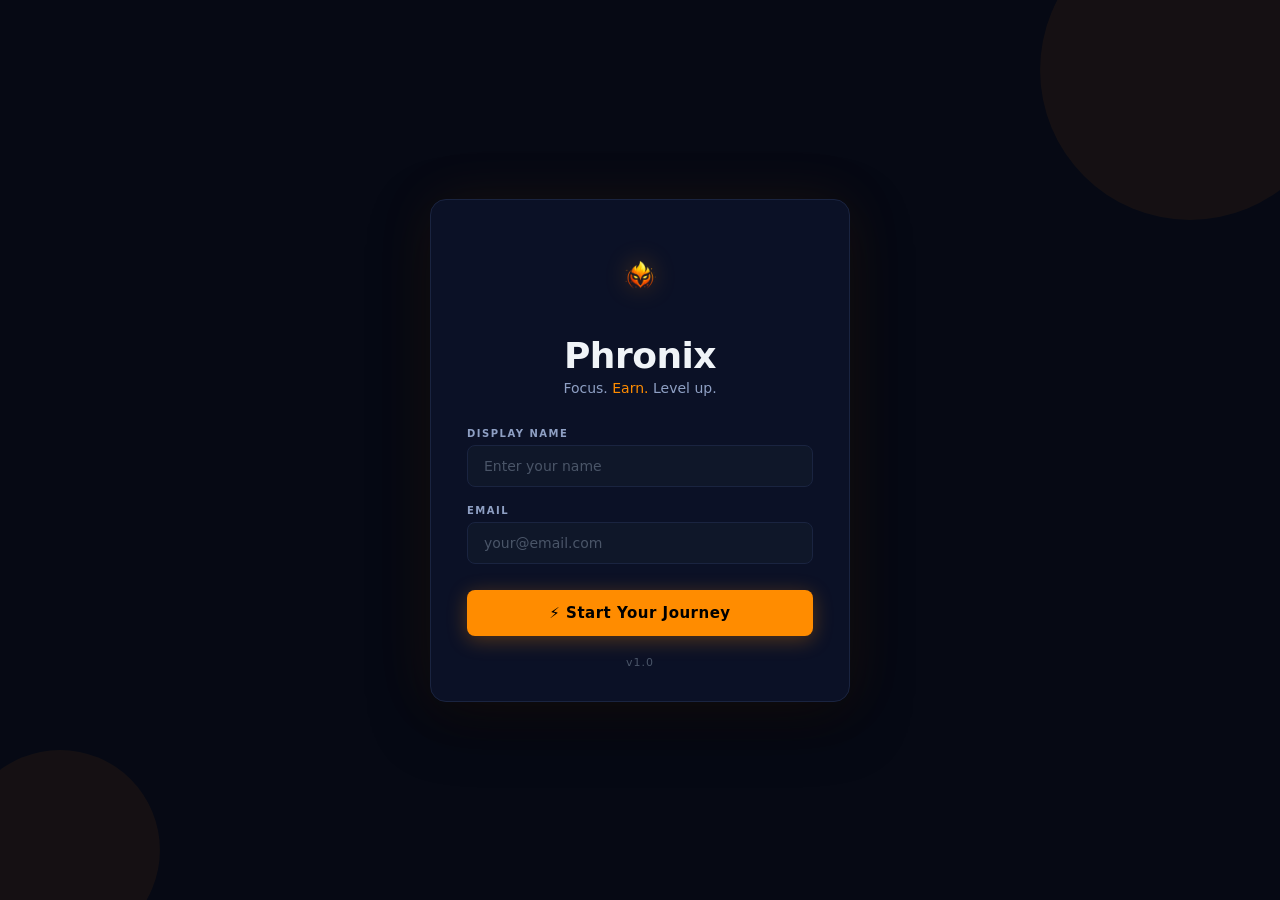
==== commit 9d2b079f: "Add files via upload" ====
--- a/index.html
+++ b/index.html
@@ -3,123 +3,63 @@
 <head>
   <meta charset="UTF-8">
   <meta name="viewport" content="width=device-width, initial-scale=1.0">
-  <title>Phronix — Focus. Earn. Level up.</title>
+  <title>Phronix — Login</title>
   <link rel="icon" type="image/png" href="phronix.png">
   <link rel="shortcut icon" href="favicon.ico">
   <link rel="stylesheet" href="style.css">
 </head>
-<body>
-
-<body>
-  <aside class="sidebar" id="sidebar">
-    <div class="sidebar-brand">
-      <img src="phronix.png" alt="Phronix" class="brand-logo">
-      <div><h2 class="brand-name">Phronix</h2><p class="brand-tagline">Focus. <span class="orange">Earn.</span> Level up.</p></div>
+<body class="login-body">
+  <div class="login-overlay">
+    <div class="login-particles"></div>
+    <div class="login-card">
+      <div class="login-brand">
+        <img src="phronix.png" alt="Phronix" class="login-logo">
+        <h1 class="login-title">Phronix</h1>
+        <p class="login-tagline">Focus. <span class="orange">Earn.</span> Level up.</p>
+      </div>
+      <form id="loginForm" autocomplete="off">
+        <div class="login-field">
+          <label for="loginName">Display Name</label>
+          <input type="text" id="loginName" placeholder="Enter your name" required maxlength="30">
+        </div>
+        <div class="login-field">
+          <label for="loginEmail">Email</label>
+          <input type="email" id="loginEmail" placeholder="your@email.com" required>
+        </div>
+        <button type="submit" class="login-btn">&#9889; Start Your Journey</button>
+      </form>
+      <p class="login-version">v1.0</p>
     </div>
-    <nav class="sidebar-nav">
-      <a href="#" class="nav-link active" data-page="home"><span class="nav-icon">&#127968;</span><span class="nav-text">Home</span></a>
-      <a href="#" class="nav-link" data-page="quests"><span class="nav-icon">&#9876;&#65039;</span><span class="nav-text">Quests</span></a>
-      <a href="#" class="nav-link" data-page="timer"><span class="nav-icon">&#9201;&#65039;</span><span class="nav-text">Timer</span></a>
-      <a href="#" class="nav-link" data-page="badges"><span class="nav-icon">&#127941;</span><span class="nav-text">Badges</span></a>
-      <a href="#" class="nav-link" data-page="statistics"><span class="nav-icon">&#128202;</span><span class="nav-text">Statistics</span></a>
-      <a href="#" class="nav-link" data-page="calendar"><span class="nav-icon">&#128197;</span><span class="nav-text">Calendar</span></a>
-      <a href="#" class="nav-link" data-page="settings"><span class="nav-icon">&#9881;&#65039;</span><span class="nav-text">Settings</span></a>
-    </nav>
-    <div class="sidebar-bottom">
-    <a href="#" class="nav-link logout-link" id="logoutBtn"><span class="logout-icon-portal">🚪</span><span class="logout-text">Leave Realm</span></a>
-      <div class="streak-widget">
-        <div class="streak-top"><span class="streak-fire">&#128293;</span><div><span class="streak-number" id="sidebarStreakNum">0</span><span class="streak-label">STUDY STREAK</span></div></div>
-        <div class="streak-days"><span>M</span><span>T</span><span>W</span><span>T</span><span>F</span><span>S</span><span>S</span></div>
-      </div>
-    </div>
-  </aside>
-  <main class="main-content" id="mainContent">
-    <!-- HOME -->
-    <section class="page" id="page-home">
-	
-      <div class="home-layout">
-        <div class="home-center">
-          <h1 class="greeting" id="greetingText">Good evening &#128075;</h1>
-          <p class="greeting-sub">Let's conquer tasks and earn wisdom.</p>
-          <div class="card rank-card">
-            <div class="rank-left"><span class="rank-badge" id="rankBadge">1</span><div><p class="rank-label">CURRENT RANK</p><h3 class="rank-name" id="rankName">Novice Seeker</h3><p class="rank-xp" id="rankXpText">0 / 100 XP until Level 2</p></div></div>
-            <span class="rank-percent" id="rankPercent">&#9889; 0%</span>
-            <div class="rank-bar"><div class="rank-bar-fill" id="rankBarFill" style="width:0%"></div></div>
-          </div>
-          <div class="summary-row">
-            <div class="card summary-card streak-summary"><div class="summary-icon-wrap"><span class="summary-icon">&#128293;</span></div><div><span class="summary-value" id="homeStreak">0</span> <span class="summary-unit">days</span><p class="summary-label orange">STUDY STREAK</p></div></div>
-            <div class="card summary-card"><p class="summary-header">&#128202; SESSION SUMMARY</p><div class="summary-detail"><span>Focus Time</span><span id="homeFocusTime">0h 0m</span></div><div class="summary-detail"><span>Quests Done</span><span id="homeQuestsDone">0</span></div><div class="summary-detail"><span>XP Earned</span><span class="orange" id="homeXpEarned">0</span></div></div>
-            <div class="card summary-card"><p class="summary-header">&#10024; ACHIEVEMENTS</p><p class="summary-sub" id="homeAchievText">No badges yet</p><p class="summary-detail-sm">Complete quests to earn!</p><p class="summary-detail-sm" id="homeUnlocked">0 / 20 unlocked</p><div class="mini-bar"><div class="mini-bar-fill" id="homeAchievBar" style="width:0%"></div></div></div>
-          </div>
-          <div class="home-two-col">
-            <div class="card daily-card"><h3>&#10024; Daily Activities</h3><div class="daily-header"><span id="dailyDone">0/7 done</span><span class="orange" id="dailyXp">&#9889; 0 XP tracked</span></div><div id="dailyList" class="daily-list"></div></div>
-            <div class="card quests-preview-card"><div class="quests-preview-header"><h3>&#9889; Active Quests</h3><a href="#" class="orange view-all-link" data-page="quests">VIEW ALL &#8250;</a></div><div id="homeQuestList" class="home-quest-list"></div></div>
-          </div>
-        </div>
-        <div class="home-right">
-          <div class="profile-card"><div class="profile-avatar-wrap"><div class="profile-avatar" id="profileAvatar">U</div></div><h3 class="profile-display-name" id="profileName">U</h3><p class="profile-rank" id="profileRank">NOVICE SEEKER</p><span class="profile-level-badge" id="profileLevel">LEVEL 1</span><div class="profile-stats"><div><span class="stat-icon">&#9889;</span><strong id="profTotalXp">0</strong><small>TOTAL XP</small></div><div><span class="stat-icon">&#128293;</span><strong id="profStreak">0</strong><small>DAY STREAK</small></div><div><span class="stat-icon">&#127941;</span><strong id="profBadges">0</strong><small>BADGES</small></div></div></div>
-          <div class="card weekly-progress-card"><div class="wp-header"><h4>Weekly Progress</h4><span id="wpXp">0 / 2,000 XP</span></div><div class="wp-chart" id="wpChart"></div></div>
-          <div class="card recent-activity-card"><h4>RECENT ACTIVITY</h4><div id="recentActivity" class="recent-list"></div></div>
-          <div class="card leaderboard-card"><h4>LEADERBOARD</h4><div id="leaderboard" class="leaderboard-list"></div></div>
-        </div>
-      </div>
-    </section>
-    <!-- QUESTS -->
-    <section class="page hidden" id="page-quests">
-      <div class="page-header"><span class="page-icon">&#9876;&#65039;</span><div><h1>Quests</h1><p class="page-sub">Conquer tasks. Earn wisdom.</p></div></div>
-      <div class="card quests-summary-card"><div><p class="qs-label">ACTIVE QUESTS</p><h2 id="activeQuestCount">0</h2></div><div class="qs-right"><p class="qs-label">AVAILABLE XP</p><h2 class="orange">&#9889; <span id="availableXp">0</span></h2></div></div>
-      <div class="quest-tabs"><button class="qtab" data-filter="all">ALL</button><button class="qtab active" data-filter="active">ACTIVE</button><button class="qtab" data-filter="completed">COMPLETED</button></div>
-      <div id="questList" class="quest-list"></div>
-      <button class="btn-primary btn-full" id="createQuestBtn">+ Create New Quest</button>
-    </section>
-    <!-- TIMER -->
-    <section class="page hidden" id="page-timer">
-      <div class="page-header"><span class="page-icon">&#9201;&#65039;</span><div><h1>Study Timer</h1><p class="page-sub">Focus. Earn. Level up.</p></div></div>
-      <div class="card session-reward-banner"><span>&#9889; Session Reward</span><span class="orange" id="sessionRewardXp">+50 XP</span></div>
-      <div class="timer-area">
-        <div class="timer-circle"><svg viewBox="0 0 200 200" class="timer-svg"><circle cx="100" cy="100" r="90" class="timer-track"/><circle cx="100" cy="100" r="90" class="timer-progress" id="timerProgress"/></svg><div class="timer-display"><span class="timer-time" id="timerDisplay">25:00</span><span class="timer-status" id="timerStatus">READY</span></div></div>
-        <div class="timer-controls"><button class="timer-btn" id="resetTimerBtn">&#128260;</button><button class="timer-btn play-btn" id="playTimerBtn">&#9654;</button></div>
-        <p class="session-length-label">SESSION LENGTH</p>
-        <div class="session-btns"><button class="session-btn active" data-min="25">25 min</button><button class="session-btn" data-min="50">50 min</button><button class="session-btn" data-min="90">90 min</button></div>
-        <input type="number" class="custom-min-input" id="customMin" placeholder="Custom minutes" min="1" max="180">
-      </div>
-    </section>
-    <!-- BADGES -->
-<section class="page hidden" id="page-badges">
-  <div class="page-header"><span class="page-icon">&#127941;</span><div><h1>Achievements</h1><p class="page-sub" id="badgeCountText">0 of 20 unlocked</p></div></div>
-  
-  <div class="badge-section-header"><span class="locked-bar"></span><span>Locked</span><span class="badge-count-pill" id="lockedCount">20</span></div>
-  
-  <div class="badge-grid" id="badgeGrid"></div>
-</section>
-    <!-- STATISTICS -->
-    <section class="page hidden" id="page-statistics">
-      <div class="page-header"><span class="page-icon">&#128202;</span><div><h1>Statistics</h1><p class="page-sub">Your progress at a glance.</p></div></div>
-      <div class="stats-grid"><div class="card stat-card"><span class="stat-icon-lg">&#9889;</span><p class="stat-label">TOTAL XP</p><h2 id="statTotalXp">0</h2></div><div class="card stat-card"><span class="stat-icon-lg">&#128293;</span><p class="stat-label">BEST STREAK</p><h2 id="statBestStreak">0d</h2></div><div class="card stat-card"><span class="stat-icon-lg">&#127919;</span><p class="stat-label">QUESTS DONE</p><h2 id="statQuestsDone">0</h2></div><div class="card stat-card"><span class="stat-icon-lg">&#128336;</span><p class="stat-label">FOCUS TIME</p><h2 id="statFocusTime">0h 0m</h2></div></div>
-      <div class="card weekly-xp-card"><div class="wxp-header"><h3>Weekly XP</h3><span id="wxpTotal">0 XP this week</span></div><div class="wxp-chart" id="wxpChart"></div></div>
-    </section>
-    <!-- CALENDAR -->
-    <section class="page hidden" id="page-calendar">
-      <div class="page-header"><span class="page-icon">&#128197;</span><div><h1>Calendar</h1><p class="page-sub">Track your quest deadlines.</p></div></div>
-      <div class="card calendar-card"><div class="cal-nav"><button id="calPrev">&#8249;</button><h3 id="calTitle">May 2026</h3><button id="calNext">&#8250;</button></div><div class="cal-grid"><span class="cal-day-header">Mon</span><span class="cal-day-header">Tue</span><span class="cal-day-header">Wed</span><span class="cal-day-header">Thu</span><span class="cal-day-header">Fri</span><span class="cal-day-header sat">Sat</span><span class="cal-day-header sun">Sun</span></div><div id="calDays" class="cal-days"></div></div>
-      <div class="card upcoming-card"><h3>Upcoming Deadlines</h3><div id="upcomingList" class="upcoming-list"></div></div>
-    </section>
-    <!-- SETTINGS -->
-    <section class="page hidden" id="page-settings">
-      <div class="page-header"><span class="page-icon">&#9881;&#65039;</span><div><h1>Settings</h1><p class="page-sub">Manage your preferences.</p></div></div>
-      <div class="card settings-section"><h4 class="settings-label">ACCOUNT</h4><div class="account-row"><div class="settings-avatar" id="settingsAvatar">U</div><div><h3 id="settingsFullName">User</h3><p class="small-text" id="settingsEmail">user@email.com</p><a href="#" class="orange small-text">&#128279; Change avatar</a></div></div></div>
-      <div class="card settings-section"><h4 class="settings-label">PROFILE</h4><label class="field-label">DISPLAY NAME <span class="hint">(shown in "Good morning, __")</span></label><input type="text" class="settings-input" id="displayNameInput"><label class="field-label">USERNAME / INITIALS <span class="hint">(shown on profile card)</span></label><input type="text" class="settings-input" id="initialsInput" maxlength="4"><button class="btn-primary btn-full" id="saveProfileBtn">&#128190; Save Profile Changes</button></div>
-      <div class="card settings-section"><h4 class="settings-label">PREFERENCES</h4><div class="pref-row"><div class="pref-info"><span class="pref-icon">&#128276;</span><div><strong>Notifications</strong><p class="small-text">Quest reminders & streak alerts</p></div></div><label class="toggle"><input type="checkbox" id="notifToggle" checked><span class="slider"></span></label></div><div class="pref-row"><div class="pref-info"><span class="pref-icon">&#128266;</span><div><strong>Sound Effects</strong><p class="small-text">XP gain & completion sounds</p></div></div><label class="toggle"><input type="checkbox" id="soundToggle" checked><span class="slider"></span></label></div></div>
-      <div class="card settings-section"><h4 class="settings-label">ABOUT</h4><div class="about-row"><img src="phronix.png" alt="Phronix" style="width:24px;height:24px;"><div><strong>Phronix</strong><p class="small-text">Focus. Earn. Level up. v1.0</p></div></div></div>
-      <button class="btn-outline btn-full" id="settingsLogoutBtn">&#8617;&#65039; Logout</button>
-    </section>
-  </main>
-  <!-- QUEST DETAIL MODAL -->
-  <div class="modal-overlay hidden" id="questModal"><div class="modal-content"><div class="modal-header"><div class="modal-title-row"><span class="modal-dot">&#9679;</span><div><h3 id="modalTitle">Quest</h3><div class="modal-meta"><span class="difficulty-badge" id="modalDiff">MEDIUM</span><span class="orange" id="modalXp">&#9889; 150 XP</span></div></div></div><button class="modal-close" id="modalClose">&#10005;</button></div><div class="modal-body"><div class="modal-progress-row"><span>PROGRESS</span><span class="orange" id="modalPercent">0%</span></div><div class="progress-bar"><div class="progress-fill" id="modalProgressBar"></div></div><label class="field-label">QUEST NOTES</label><textarea class="settings-input quest-notes" id="modalNotes" rows="3"></textarea><label class="field-label" id="checklistLabel">CHECKLIST (0/0)</label><div id="modalChecklist" class="modal-checklist"></div><button class="btn-primary btn-full" id="modalSaveBtn">&#128190; Save Progress (0%)</button><button class="btn-outline btn-full" id="modalCompleteBtn">&#10003; Mark as Complete — +0 XP</button></div></div></div>
-  <!-- CREATE QUEST MODAL -->
-  <div class="modal-overlay hidden" id="createQuestModal"><div class="modal-content"><div class="modal-header"><h3>Create New Quest</h3><button class="modal-close" id="createModalClose">&#10005;</button></div><div class="modal-body"><label class="field-label">QUEST NAME</label><input type="text" class="settings-input" id="newQuestName" placeholder="e.g. COMP 014 - Midterm Exam"><label class="field-label">DIFFICULTY</label><select class="settings-input" id="newQuestDiff"><option value="EASY">EASY</option><option value="MEDIUM" selected>MEDIUM</option><option value="HARD">HARD</option></select><label class="field-label">XP REWARD</label><input type="number" class="settings-input" id="newQuestXp" value="150" min="10" max="500"><label class="field-label">DEADLINE (optional)</label><input type="date" class="settings-input" id="newQuestDeadline"><label class="field-label">CHECKLIST ITEMS (one per line)</label><textarea class="settings-input quest-notes" id="newQuestChecklist" rows="4" placeholder="Item 1&#10;Item 2&#10;Item 3"></textarea><label class="field-label">NOTES</label><textarea class="settings-input quest-notes" id="newQuestNotes" rows="2" placeholder="Optional notes..."></textarea><button class="btn-primary btn-full" id="createQuestSubmit">&#9889; Create Quest</button></div></div></div>
-  <script src="app.js"></script>
-  
-  
+  </div>
+  <script>
+    if(localStorage.getItem('phronix_profile')){window.location.href='index.html';}
+    function genInit(n){var p=n.trim().split(/\s+/);return p.length>=2?(p[0][0]+p[1][0]).toUpperCase():n.trim().substring(0,2).toUpperCase();}
+    document.getElementById('loginForm').addEventListener('submit',function(e){
+      e.preventDefault();
+      var name=document.getElementById('loginName').value.trim();
+      var email=document.getElementById('loginEmail').value.trim();
+      if(!name||!email)return;
+      var ini=genInit(name);
+      var profile={displayName:name,initials:ini,fullName:name,email:email,totalXp:0,level:1,streak:0,bestStreak:0,focusTimeMin:0,focusSessions:0,longestSession:0,questsDone:0,earlyComplete:0,notifications:true,sound:true};
+      var quests=[
+        {id:1,name:'INTE 202 - Quizzes',diff:'MEDIUM',xp:150,progress:80,notes:'Quiz 1, Quiz 2, Quiz 3, Quiz 4, Quiz 5',status:'active',deadline:'2026-06-01',checklist:[{t:'Quiz 1',d:true},{t:'Quiz 2',d:true},{t:'Quiz 3',d:true},{t:'Quiz 4',d:true},{t:'Quiz 5',d:false}]},
+        {id:2,name:'COMP 014 - Lab Activities',diff:'MEDIUM',xp:150,progress:80,notes:'Lab exercises and submissions',status:'active',deadline:'2026-05-30',checklist:[{t:'Lab 1',d:true},{t:'Lab 2',d:true},{t:'Lab 3',d:true},{t:'Lab 4',d:true},{t:'Lab 5',d:false}]},
+        {id:3,name:'COMP 013 - UI/UX Design',diff:'HARD',xp:200,progress:100,notes:'Design project completed',status:'active',deadline:'2026-05-20',checklist:[{t:'Wireframes',d:true},{t:'Mockups',d:true},{t:'Prototype',d:true}]},
+        {id:4,name:'COMP 010 - Final Presentation',diff:'HARD',xp:200,progress:100,notes:'Presentation slides done',status:'active',deadline:'2026-05-25',checklist:[{t:'Outline',d:true},{t:'Slides',d:true},{t:'Rehearsal',d:true}]},
+        {id:5,name:'COMP 009 - Final Presentation',diff:'HARD',xp:200,progress:0,notes:'',status:'active',deadline:'2026-05-28',checklist:[{t:'Research',d:false},{t:'Slides',d:false},{t:'Practice',d:false}]}
+      ];
+      localStorage.setItem('phronix_profile',JSON.stringify(profile));
+      localStorage.setItem('phronix_quests',JSON.stringify(quests));
+      localStorage.setItem('phronix_weeklyXp',JSON.stringify({Mon:0,Tue:0,Wed:0,Thu:0,Fri:0,Sat:0,Sun:0}));
+      localStorage.setItem('phronix_daily',JSON.stringify({date:new Date().toISOString().slice(0,10),done:{}}));
+      localStorage.setItem('phronix_recent',JSON.stringify([{text:'Welcome to Phronix!',sub:'Account created \u00b7 just now',xp:0}]));
+      localStorage.setItem('phronix_board',JSON.stringify([
+        {name:name+' (you)',initials:ini,sub:'Lv. 1',xp:0,you:true,rank:1},
+        {name:'PhronixBot',initials:'PB',sub:'Lv. 5',xp:2500,you:false,rank:2},
+        {name:'StudyBuddy',initials:'SB',sub:'Lv. 3',xp:800,you:false,rank:3}
+      ]));
+      window.location.href='index.html';
+    });
+  </script>
 </body>
 </html>
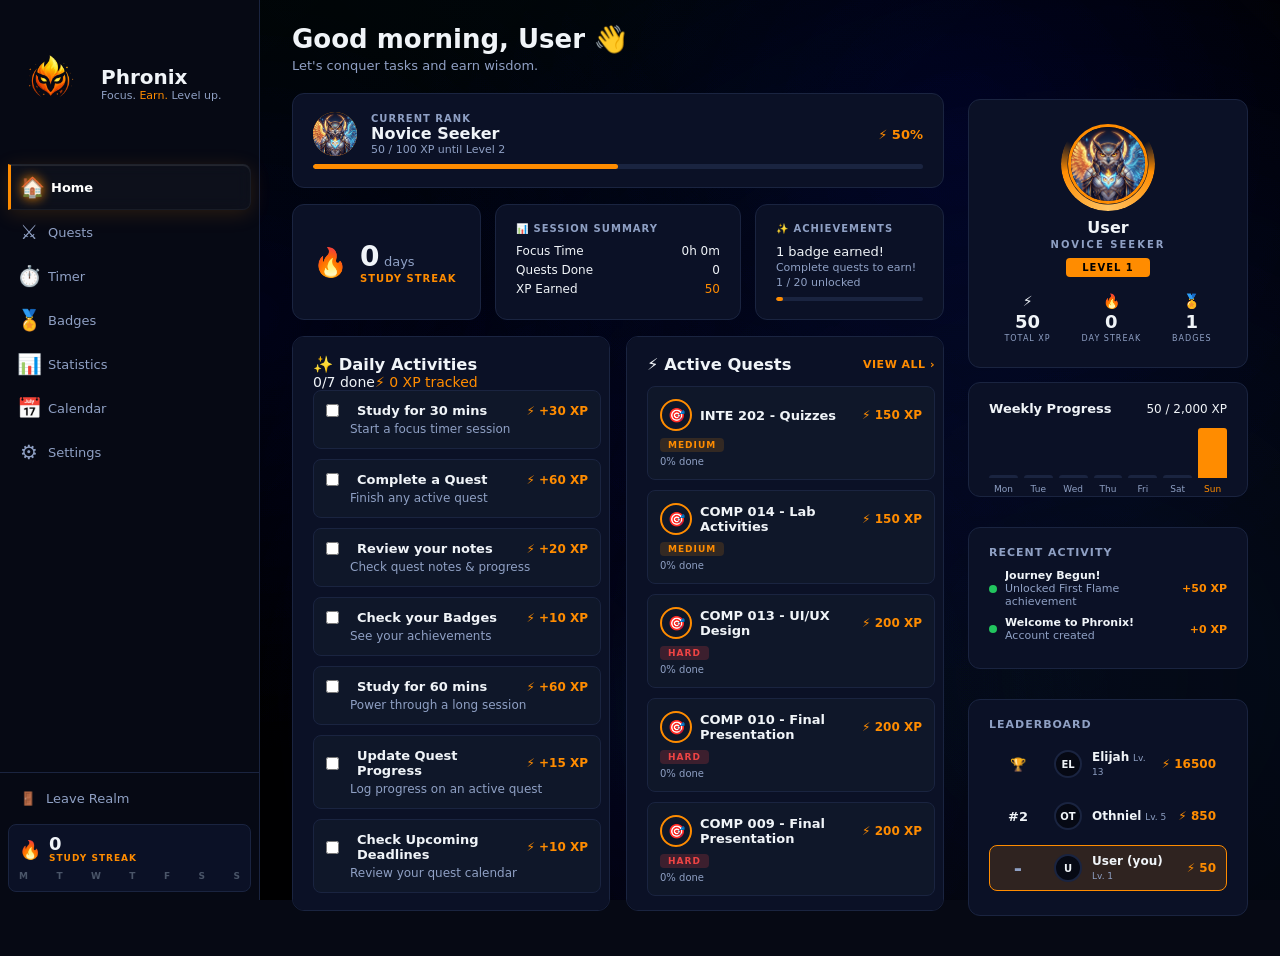
==== commit 587e0526: "Add files via upload" ====
--- a/index.html
+++ b/index.html
@@ -3,63 +3,123 @@
 <head>
   <meta charset="UTF-8">
   <meta name="viewport" content="width=device-width, initial-scale=1.0">
-  <title>Phronix — Login</title>
+  <title>Phronix — Focus. Earn. Level up.</title>
   <link rel="icon" type="image/png" href="phronix.png">
   <link rel="shortcut icon" href="favicon.ico">
   <link rel="stylesheet" href="style.css">
 </head>
-<body class="login-body">
-  <div class="login-overlay">
-    <div class="login-particles"></div>
-    <div class="login-card">
-      <div class="login-brand">
-        <img src="phronix.png" alt="Phronix" class="login-logo">
-        <h1 class="login-title">Phronix</h1>
-        <p class="login-tagline">Focus. <span class="orange">Earn.</span> Level up.</p>
+<body>
+
+<body>
+  <aside class="sidebar" id="sidebar">
+    <div class="sidebar-brand">
+      <img src="phronix.png" alt="Phronix" class="brand-logo">
+      <div><h2 class="brand-name">Phronix</h2><p class="brand-tagline">Focus. <span class="orange">Earn.</span> Level up.</p></div>
+    </div>
+    <nav class="sidebar-nav">
+      <a href="#" class="nav-link active" data-page="home"><span class="nav-icon">&#127968;</span><span class="nav-text">Home</span></a>
+      <a href="#" class="nav-link" data-page="quests"><span class="nav-icon">&#9876;&#65039;</span><span class="nav-text">Quests</span></a>
+      <a href="#" class="nav-link" data-page="timer"><span class="nav-icon">&#9201;&#65039;</span><span class="nav-text">Timer</span></a>
+      <a href="#" class="nav-link" data-page="badges"><span class="nav-icon">&#127941;</span><span class="nav-text">Badges</span></a>
+      <a href="#" class="nav-link" data-page="statistics"><span class="nav-icon">&#128202;</span><span class="nav-text">Statistics</span></a>
+      <a href="#" class="nav-link" data-page="calendar"><span class="nav-icon">&#128197;</span><span class="nav-text">Calendar</span></a>
+      <a href="#" class="nav-link" data-page="settings"><span class="nav-icon">&#9881;&#65039;</span><span class="nav-text">Settings</span></a>
+    </nav>
+    <div class="sidebar-bottom">
+    <a href="#" class="nav-link logout-link" id="logoutBtn"><span class="logout-icon-portal">🚪</span><span class="logout-text">Leave Realm</span></a>
+      <div class="streak-widget">
+        <div class="streak-top"><span class="streak-fire">&#128293;</span><div><span class="streak-number" id="sidebarStreakNum">0</span><span class="streak-label">STUDY STREAK</span></div></div>
+        <div class="streak-days"><span>M</span><span>T</span><span>W</span><span>T</span><span>F</span><span>S</span><span>S</span></div>
       </div>
-      <form id="loginForm" autocomplete="off">
-        <div class="login-field">
-          <label for="loginName">Display Name</label>
-          <input type="text" id="loginName" placeholder="Enter your name" required maxlength="30">
+    </div>
+  </aside>
+  <main class="main-content" id="mainContent">
+    <!-- HOME -->
+    <section class="page" id="page-home">
+	
+      <div class="home-layout">
+        <div class="home-center">
+          <h1 class="greeting" id="greetingText">Good evening &#128075;</h1>
+          <p class="greeting-sub">Let's conquer tasks and earn wisdom.</p>
+          <div class="card rank-card">
+            <div class="rank-left"><span class="rank-badge" id="rankBadge">1</span><div><p class="rank-label">CURRENT RANK</p><h3 class="rank-name" id="rankName">Novice Seeker</h3><p class="rank-xp" id="rankXpText">0 / 100 XP until Level 2</p></div></div>
+            <span class="rank-percent" id="rankPercent">&#9889; 0%</span>
+            <div class="rank-bar"><div class="rank-bar-fill" id="rankBarFill" style="width:0%"></div></div>
+          </div>
+          <div class="summary-row">
+            <div class="card summary-card streak-summary"><div class="summary-icon-wrap"><span class="summary-icon">&#128293;</span></div><div><span class="summary-value" id="homeStreak">0</span> <span class="summary-unit">days</span><p class="summary-label orange">STUDY STREAK</p></div></div>
+            <div class="card summary-card"><p class="summary-header">&#128202; SESSION SUMMARY</p><div class="summary-detail"><span>Focus Time</span><span id="homeFocusTime">0h 0m</span></div><div class="summary-detail"><span>Quests Done</span><span id="homeQuestsDone">0</span></div><div class="summary-detail"><span>XP Earned</span><span class="orange" id="homeXpEarned">0</span></div></div>
+            <div class="card summary-card"><p class="summary-header">&#10024; ACHIEVEMENTS</p><p class="summary-sub" id="homeAchievText">No badges yet</p><p class="summary-detail-sm">Complete quests to earn!</p><p class="summary-detail-sm" id="homeUnlocked">0 / 20 unlocked</p><div class="mini-bar"><div class="mini-bar-fill" id="homeAchievBar" style="width:0%"></div></div></div>
+          </div>
+          <div class="home-two-col">
+            <div class="card daily-card"><h3>&#10024; Daily Activities</h3><div class="daily-header"><span id="dailyDone">0/7 done</span><span class="orange" id="dailyXp">&#9889; 0 XP tracked</span></div><div id="dailyList" class="daily-list"></div></div>
+            <div class="card quests-preview-card"><div class="quests-preview-header"><h3>&#9889; Active Quests</h3><a href="#" class="orange view-all-link" data-page="quests">VIEW ALL &#8250;</a></div><div id="homeQuestList" class="home-quest-list"></div></div>
+          </div>
         </div>
-        <div class="login-field">
-          <label for="loginEmail">Email</label>
-          <input type="email" id="loginEmail" placeholder="your@email.com" required>
+        <div class="home-right">
+          <div class="profile-card"><div class="profile-avatar-wrap"><div class="profile-avatar" id="profileAvatar">U</div></div><h3 class="profile-display-name" id="profileName">U</h3><p class="profile-rank" id="profileRank">NOVICE SEEKER</p><span class="profile-level-badge" id="profileLevel">LEVEL 1</span><div class="profile-stats"><div><span class="stat-icon">&#9889;</span><strong id="profTotalXp">0</strong><small>TOTAL XP</small></div><div><span class="stat-icon">&#128293;</span><strong id="profStreak">0</strong><small>DAY STREAK</small></div><div><span class="stat-icon">&#127941;</span><strong id="profBadges">0</strong><small>BADGES</small></div></div></div>
+          <div class="card weekly-progress-card"><div class="wp-header"><h4>Weekly Progress</h4><span id="wpXp">0 / 2,000 XP</span></div><div class="wp-chart" id="wpChart"></div></div>
+          <div class="card recent-activity-card"><h4>RECENT ACTIVITY</h4><div id="recentActivity" class="recent-list"></div></div>
+          <div class="card leaderboard-card"><h4>LEADERBOARD</h4><div id="leaderboard" class="leaderboard-list"></div></div>
         </div>
-        <button type="submit" class="login-btn">&#9889; Start Your Journey</button>
-      </form>
-      <p class="login-version">v1.0</p>
-    </div>
-  </div>
-  <script>
-    if(localStorage.getItem('phronix_profile')){window.location.href='index.html';}
-    function genInit(n){var p=n.trim().split(/\s+/);return p.length>=2?(p[0][0]+p[1][0]).toUpperCase():n.trim().substring(0,2).toUpperCase();}
-    document.getElementById('loginForm').addEventListener('submit',function(e){
-      e.preventDefault();
-      var name=document.getElementById('loginName').value.trim();
-      var email=document.getElementById('loginEmail').value.trim();
-      if(!name||!email)return;
-      var ini=genInit(name);
-      var profile={displayName:name,initials:ini,fullName:name,email:email,totalXp:0,level:1,streak:0,bestStreak:0,focusTimeMin:0,focusSessions:0,longestSession:0,questsDone:0,earlyComplete:0,notifications:true,sound:true};
-      var quests=[
-        {id:1,name:'INTE 202 - Quizzes',diff:'MEDIUM',xp:150,progress:80,notes:'Quiz 1, Quiz 2, Quiz 3, Quiz 4, Quiz 5',status:'active',deadline:'2026-06-01',checklist:[{t:'Quiz 1',d:true},{t:'Quiz 2',d:true},{t:'Quiz 3',d:true},{t:'Quiz 4',d:true},{t:'Quiz 5',d:false}]},
-        {id:2,name:'COMP 014 - Lab Activities',diff:'MEDIUM',xp:150,progress:80,notes:'Lab exercises and submissions',status:'active',deadline:'2026-05-30',checklist:[{t:'Lab 1',d:true},{t:'Lab 2',d:true},{t:'Lab 3',d:true},{t:'Lab 4',d:true},{t:'Lab 5',d:false}]},
-        {id:3,name:'COMP 013 - UI/UX Design',diff:'HARD',xp:200,progress:100,notes:'Design project completed',status:'active',deadline:'2026-05-20',checklist:[{t:'Wireframes',d:true},{t:'Mockups',d:true},{t:'Prototype',d:true}]},
-        {id:4,name:'COMP 010 - Final Presentation',diff:'HARD',xp:200,progress:100,notes:'Presentation slides done',status:'active',deadline:'2026-05-25',checklist:[{t:'Outline',d:true},{t:'Slides',d:true},{t:'Rehearsal',d:true}]},
-        {id:5,name:'COMP 009 - Final Presentation',diff:'HARD',xp:200,progress:0,notes:'',status:'active',deadline:'2026-05-28',checklist:[{t:'Research',d:false},{t:'Slides',d:false},{t:'Practice',d:false}]}
-      ];
-      localStorage.setItem('phronix_profile',JSON.stringify(profile));
-      localStorage.setItem('phronix_quests',JSON.stringify(quests));
-      localStorage.setItem('phronix_weeklyXp',JSON.stringify({Mon:0,Tue:0,Wed:0,Thu:0,Fri:0,Sat:0,Sun:0}));
-      localStorage.setItem('phronix_daily',JSON.stringify({date:new Date().toISOString().slice(0,10),done:{}}));
-      localStorage.setItem('phronix_recent',JSON.stringify([{text:'Welcome to Phronix!',sub:'Account created \u00b7 just now',xp:0}]));
-      localStorage.setItem('phronix_board',JSON.stringify([
-        {name:name+' (you)',initials:ini,sub:'Lv. 1',xp:0,you:true,rank:1},
-        {name:'PhronixBot',initials:'PB',sub:'Lv. 5',xp:2500,you:false,rank:2},
-        {name:'StudyBuddy',initials:'SB',sub:'Lv. 3',xp:800,you:false,rank:3}
-      ]));
-      window.location.href='index.html';
-    });
-  </script>
+      </div>
+    </section>
+    <!-- QUESTS -->
+    <section class="page hidden" id="page-quests">
+      <div class="page-header"><span class="page-icon">&#9876;&#65039;</span><div><h1>Quests</h1><p class="page-sub">Conquer tasks. Earn wisdom.</p></div></div>
+      <div class="card quests-summary-card"><div><p class="qs-label">ACTIVE QUESTS</p><h2 id="activeQuestCount">0</h2></div><div class="qs-right"><p class="qs-label">AVAILABLE XP</p><h2 class="orange">&#9889; <span id="availableXp">0</span></h2></div></div>
+      <div class="quest-tabs"><button class="qtab" data-filter="all">ALL</button><button class="qtab active" data-filter="active">ACTIVE</button><button class="qtab" data-filter="completed">COMPLETED</button></div>
+      <div id="questList" class="quest-list"></div>
+      <button class="btn-primary btn-full" id="createQuestBtn">+ Create New Quest</button>
+    </section>
+    <!-- TIMER -->
+    <section class="page hidden" id="page-timer">
+      <div class="page-header"><span class="page-icon">&#9201;&#65039;</span><div><h1>Study Timer</h1><p class="page-sub">Focus. Earn. Level up.</p></div></div>
+      <div class="card session-reward-banner"><span>&#9889; Session Reward</span><span class="orange" id="sessionRewardXp">+50 XP</span></div>
+      <div class="timer-area">
+        <div class="timer-circle"><svg viewBox="0 0 200 200" class="timer-svg"><circle cx="100" cy="100" r="90" class="timer-track"/><circle cx="100" cy="100" r="90" class="timer-progress" id="timerProgress"/></svg><div class="timer-display"><span class="timer-time" id="timerDisplay">25:00</span><span class="timer-status" id="timerStatus">READY</span></div></div>
+        <div class="timer-controls"><button class="timer-btn" id="resetTimerBtn">&#128260;</button><button class="timer-btn play-btn" id="playTimerBtn">&#9654;</button></div>
+        <p class="session-length-label">SESSION LENGTH</p>
+        <div class="session-btns"><button class="session-btn active" data-min="25">25 min</button><button class="session-btn" data-min="50">50 min</button><button class="session-btn" data-min="90">90 min</button></div>
+        <input type="number" class="custom-min-input" id="customMin" placeholder="Custom minutes" min="1" max="180">
+      </div>
+    </section>
+    <!-- BADGES -->
+<section class="page hidden" id="page-badges">
+  <div class="page-header"><span class="page-icon">&#127941;</span><div><h1>Achievements</h1><p class="page-sub" id="badgeCountText">0 of 20 unlocked</p></div></div>
+  
+  <div class="badge-section-header"><span class="locked-bar"></span><span>Locked</span><span class="badge-count-pill" id="lockedCount">20</span></div>
+  
+  <div class="badge-grid" id="badgeGrid"></div>
+</section>
+    <!-- STATISTICS -->
+    <section class="page hidden" id="page-statistics">
+      <div class="page-header"><span class="page-icon">&#128202;</span><div><h1>Statistics</h1><p class="page-sub">Your progress at a glance.</p></div></div>
+      <div class="stats-grid"><div class="card stat-card"><span class="stat-icon-lg">&#9889;</span><p class="stat-label">TOTAL XP</p><h2 id="statTotalXp">0</h2></div><div class="card stat-card"><span class="stat-icon-lg">&#128293;</span><p class="stat-label">BEST STREAK</p><h2 id="statBestStreak">0d</h2></div><div class="card stat-card"><span class="stat-icon-lg">&#127919;</span><p class="stat-label">QUESTS DONE</p><h2 id="statQuestsDone">0</h2></div><div class="card stat-card"><span class="stat-icon-lg">&#128336;</span><p class="stat-label">FOCUS TIME</p><h2 id="statFocusTime">0h 0m</h2></div></div>
+      <div class="card weekly-xp-card"><div class="wxp-header"><h3>Weekly XP</h3><span id="wxpTotal">0 XP this week</span></div><div class="wxp-chart" id="wxpChart"></div></div>
+    </section>
+    <!-- CALENDAR -->
+    <section class="page hidden" id="page-calendar">
+      <div class="page-header"><span class="page-icon">&#128197;</span><div><h1>Calendar</h1><p class="page-sub">Track your quest deadlines.</p></div></div>
+      <div class="card calendar-card"><div class="cal-nav"><button id="calPrev">&#8249;</button><h3 id="calTitle">May 2026</h3><button id="calNext">&#8250;</button></div><div class="cal-grid"><span class="cal-day-header">Mon</span><span class="cal-day-header">Tue</span><span class="cal-day-header">Wed</span><span class="cal-day-header">Thu</span><span class="cal-day-header">Fri</span><span class="cal-day-header sat">Sat</span><span class="cal-day-header sun">Sun</span></div><div id="calDays" class="cal-days"></div></div>
+      <div class="card upcoming-card"><h3>Upcoming Deadlines</h3><div id="upcomingList" class="upcoming-list"></div></div>
+    </section>
+    <!-- SETTINGS -->
+    <section class="page hidden" id="page-settings">
+      <div class="page-header"><span class="page-icon">&#9881;&#65039;</span><div><h1>Settings</h1><p class="page-sub">Manage your preferences.</p></div></div>
+      <div class="card settings-section"><h4 class="settings-label">ACCOUNT</h4><div class="account-row"><div class="settings-avatar" id="settingsAvatar">U</div><div><h3 id="settingsFullName">User</h3><p class="small-text" id="settingsEmail">user@email.com</p><a href="#" class="orange small-text">&#128279; Change avatar</a></div></div></div>
+      <div class="card settings-section"><h4 class="settings-label">PROFILE</h4><label class="field-label">DISPLAY NAME <span class="hint">(shown in "Good morning, __")</span></label><input type="text" class="settings-input" id="displayNameInput"><label class="field-label">USERNAME / INITIALS <span class="hint">(shown on profile card)</span></label><input type="text" class="settings-input" id="initialsInput" maxlength="4"><button class="btn-primary btn-full" id="saveProfileBtn">&#128190; Save Profile Changes</button></div>
+      <div class="card settings-section"><h4 class="settings-label">PREFERENCES</h4><div class="pref-row"><div class="pref-info"><span class="pref-icon">&#128276;</span><div><strong>Notifications</strong><p class="small-text">Quest reminders & streak alerts</p></div></div><label class="toggle"><input type="checkbox" id="notifToggle" checked><span class="slider"></span></label></div><div class="pref-row"><div class="pref-info"><span class="pref-icon">&#128266;</span><div><strong>Sound Effects</strong><p class="small-text">XP gain & completion sounds</p></div></div><label class="toggle"><input type="checkbox" id="soundToggle" checked><span class="slider"></span></label></div></div>
+      <div class="card settings-section"><h4 class="settings-label">ABOUT</h4><div class="about-row"><img src="phronix.png" alt="Phronix" style="width:24px;height:24px;"><div><strong>Phronix</strong><p class="small-text">Focus. Earn. Level up. v1.0</p></div></div></div>
+      <button class="btn-outline btn-full" id="settingsLogoutBtn">&#8617;&#65039; Logout</button>
+    </section>
+  </main>
+  <!-- QUEST DETAIL MODAL -->
+  <div class="modal-overlay hidden" id="questModal"><div class="modal-content"><div class="modal-header"><div class="modal-title-row"><span class="modal-dot">&#9679;</span><div><h3 id="modalTitle">Quest</h3><div class="modal-meta"><span class="difficulty-badge" id="modalDiff">MEDIUM</span><span class="orange" id="modalXp">&#9889; 150 XP</span></div></div></div><button class="modal-close" id="modalClose">&#10005;</button></div><div class="modal-body"><div class="modal-progress-row"><span>PROGRESS</span><span class="orange" id="modalPercent">0%</span></div><div class="progress-bar"><div class="progress-fill" id="modalProgressBar"></div></div><label class="field-label">QUEST NOTES</label><textarea class="settings-input quest-notes" id="modalNotes" rows="3"></textarea><label class="field-label" id="checklistLabel">CHECKLIST (0/0)</label><div id="modalChecklist" class="modal-checklist"></div><button class="btn-primary btn-full" id="modalSaveBtn">&#128190; Save Progress (0%)</button><button class="btn-outline btn-full" id="modalCompleteBtn">&#10003; Mark as Complete — +0 XP</button></div></div></div>
+  <!-- CREATE QUEST MODAL -->
+  <div class="modal-overlay hidden" id="createQuestModal"><div class="modal-content"><div class="modal-header"><h3>Create New Quest</h3><button class="modal-close" id="createModalClose">&#10005;</button></div><div class="modal-body"><label class="field-label">QUEST NAME</label><input type="text" class="settings-input" id="newQuestName" placeholder="e.g. COMP 014 - Midterm Exam"><label class="field-label">DIFFICULTY</label><select class="settings-input" id="newQuestDiff"><option value="EASY">EASY</option><option value="MEDIUM" selected>MEDIUM</option><option value="HARD">HARD</option></select><label class="field-label">XP REWARD</label><input type="number" class="settings-input" id="newQuestXp" value="150" min="10" max="500"><label class="field-label">DEADLINE (optional)</label><input type="date" class="settings-input" id="newQuestDeadline"><label class="field-label">CHECKLIST ITEMS (one per line)</label><textarea class="settings-input quest-notes" id="newQuestChecklist" rows="4" placeholder="Item 1&#10;Item 2&#10;Item 3"></textarea><label class="field-label">NOTES</label><textarea class="settings-input quest-notes" id="newQuestNotes" rows="2" placeholder="Optional notes..."></textarea><button class="btn-primary btn-full" id="createQuestSubmit">&#9889; Create Quest</button></div></div></div>
+  <script src="app.js"></script>
+  
+  
 </body>
 </html>
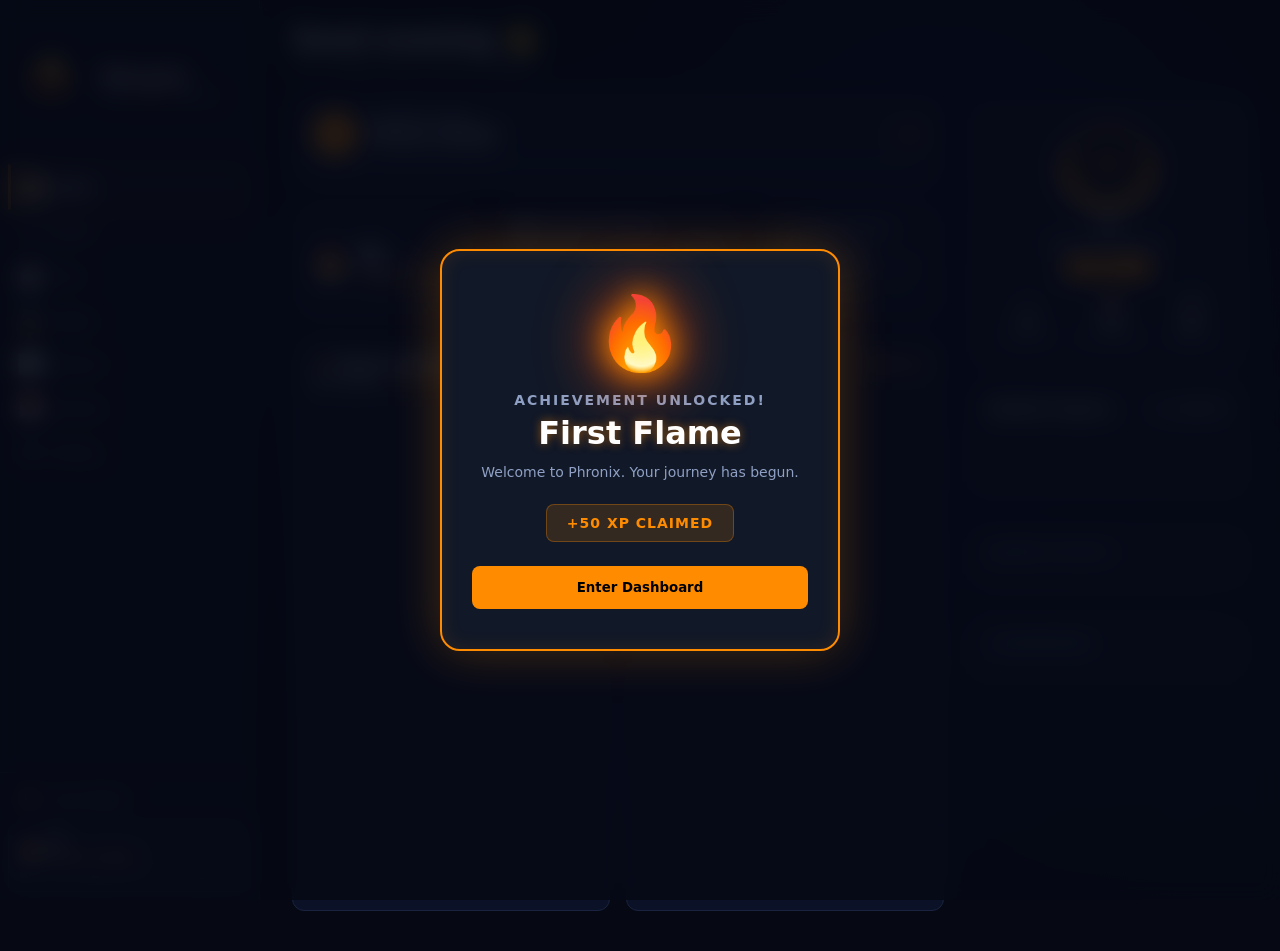
==== commit 34aff0fe: "Add files via upload" ====
--- a/index.html
+++ b/index.html
@@ -120,6 +120,12 @@
   <div class="modal-overlay hidden" id="createQuestModal"><div class="modal-content"><div class="modal-header"><h3>Create New Quest</h3><button class="modal-close" id="createModalClose">&#10005;</button></div><div class="modal-body"><label class="field-label">QUEST NAME</label><input type="text" class="settings-input" id="newQuestName" placeholder="e.g. COMP 014 - Midterm Exam"><label class="field-label">DIFFICULTY</label><select class="settings-input" id="newQuestDiff"><option value="EASY">EASY</option><option value="MEDIUM" selected>MEDIUM</option><option value="HARD">HARD</option></select><label class="field-label">XP REWARD</label><input type="number" class="settings-input" id="newQuestXp" value="150" min="10" max="500"><label class="field-label">DEADLINE (optional)</label><input type="date" class="settings-input" id="newQuestDeadline"><label class="field-label">CHECKLIST ITEMS (one per line)</label><textarea class="settings-input quest-notes" id="newQuestChecklist" rows="4" placeholder="Item 1&#10;Item 2&#10;Item 3"></textarea><label class="field-label">NOTES</label><textarea class="settings-input quest-notes" id="newQuestNotes" rows="2" placeholder="Optional notes..."></textarea><button class="btn-primary btn-full" id="createQuestSubmit">&#9889; Create Quest</button></div></div></div>
   <script src="app.js"></script>
   
+<script>
+  // If no profile exists, boot them back to the login page
+  if (!localStorage.getItem('phronix_profile')) {
+    window.location.href = 'login.html';
+  }
+</script>
   
 </body>
 </html>
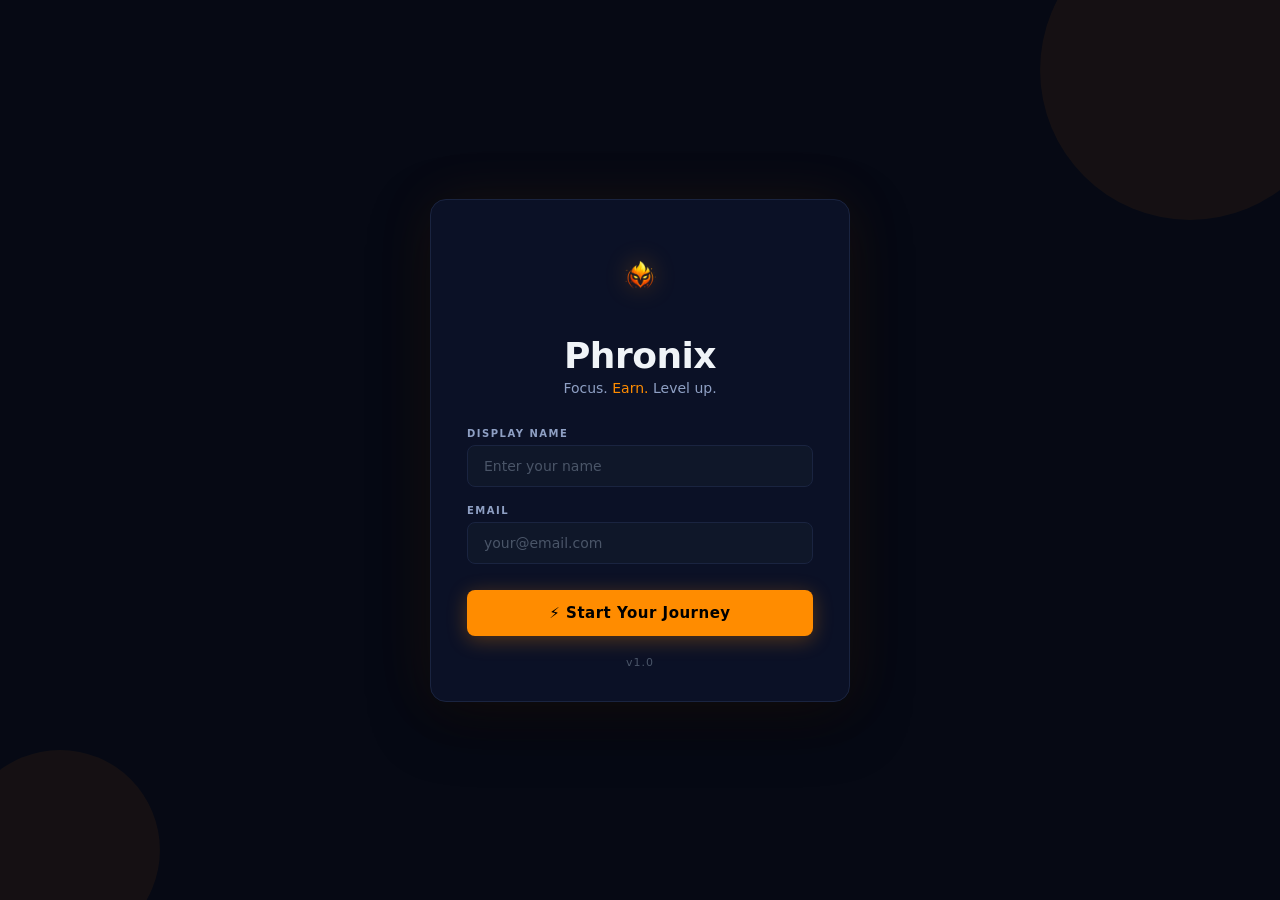
==== commit 20a6976f: "Add files via upload" ====
--- a/index.html
+++ b/index.html
@@ -3,129 +3,19 @@
 <head>
   <meta charset="UTF-8">
   <meta name="viewport" content="width=device-width, initial-scale=1.0">
-  <title>Phronix — Focus. Earn. Level up.</title>
-  <link rel="icon" type="image/png" href="phronix.png">
-  <link rel="shortcut icon" href="favicon.ico">
-  <link rel="stylesheet" href="style.css">
+  <title>Phronix — Redirecting...</title>
+  <script>
+    // Clear all localStorage when accessing the root index.html
+    // This ensures a fresh login experience every time
+    localStorage.clear();
+    
+    // Redirect to login.html immediately
+    window.location.href = 'login.html';
+  </script>
 </head>
 <body>
-
-<body>
-  <aside class="sidebar" id="sidebar">
-    <div class="sidebar-brand">
-      <img src="phronix.png" alt="Phronix" class="brand-logo">
-      <div><h2 class="brand-name">Phronix</h2><p class="brand-tagline">Focus. <span class="orange">Earn.</span> Level up.</p></div>
-    </div>
-    <nav class="sidebar-nav">
-      <a href="#" class="nav-link active" data-page="home"><span class="nav-icon">&#127968;</span><span class="nav-text">Home</span></a>
-      <a href="#" class="nav-link" data-page="quests"><span class="nav-icon">&#9876;&#65039;</span><span class="nav-text">Quests</span></a>
-      <a href="#" class="nav-link" data-page="timer"><span class="nav-icon">&#9201;&#65039;</span><span class="nav-text">Timer</span></a>
-      <a href="#" class="nav-link" data-page="badges"><span class="nav-icon">&#127941;</span><span class="nav-text">Badges</span></a>
-      <a href="#" class="nav-link" data-page="statistics"><span class="nav-icon">&#128202;</span><span class="nav-text">Statistics</span></a>
-      <a href="#" class="nav-link" data-page="calendar"><span class="nav-icon">&#128197;</span><span class="nav-text">Calendar</span></a>
-      <a href="#" class="nav-link" data-page="settings"><span class="nav-icon">&#9881;&#65039;</span><span class="nav-text">Settings</span></a>
-    </nav>
-    <div class="sidebar-bottom">
-    <a href="#" class="nav-link logout-link" id="logoutBtn"><span class="logout-icon-portal">🚪</span><span class="logout-text">Leave Realm</span></a>
-      <div class="streak-widget">
-        <div class="streak-top"><span class="streak-fire">&#128293;</span><div><span class="streak-number" id="sidebarStreakNum">0</span><span class="streak-label">STUDY STREAK</span></div></div>
-        <div class="streak-days"><span>M</span><span>T</span><span>W</span><span>T</span><span>F</span><span>S</span><span>S</span></div>
-      </div>
-    </div>
-  </aside>
-  <main class="main-content" id="mainContent">
-    <!-- HOME -->
-    <section class="page" id="page-home">
-	
-      <div class="home-layout">
-        <div class="home-center">
-          <h1 class="greeting" id="greetingText">Good evening &#128075;</h1>
-          <p class="greeting-sub">Let's conquer tasks and earn wisdom.</p>
-          <div class="card rank-card">
-            <div class="rank-left"><span class="rank-badge" id="rankBadge">1</span><div><p class="rank-label">CURRENT RANK</p><h3 class="rank-name" id="rankName">Novice Seeker</h3><p class="rank-xp" id="rankXpText">0 / 100 XP until Level 2</p></div></div>
-            <span class="rank-percent" id="rankPercent">&#9889; 0%</span>
-            <div class="rank-bar"><div class="rank-bar-fill" id="rankBarFill" style="width:0%"></div></div>
-          </div>
-          <div class="summary-row">
-            <div class="card summary-card streak-summary"><div class="summary-icon-wrap"><span class="summary-icon">&#128293;</span></div><div><span class="summary-value" id="homeStreak">0</span> <span class="summary-unit">days</span><p class="summary-label orange">STUDY STREAK</p></div></div>
-            <div class="card summary-card"><p class="summary-header">&#128202; SESSION SUMMARY</p><div class="summary-detail"><span>Focus Time</span><span id="homeFocusTime">0h 0m</span></div><div class="summary-detail"><span>Quests Done</span><span id="homeQuestsDone">0</span></div><div class="summary-detail"><span>XP Earned</span><span class="orange" id="homeXpEarned">0</span></div></div>
-            <div class="card summary-card"><p class="summary-header">&#10024; ACHIEVEMENTS</p><p class="summary-sub" id="homeAchievText">No badges yet</p><p class="summary-detail-sm">Complete quests to earn!</p><p class="summary-detail-sm" id="homeUnlocked">0 / 20 unlocked</p><div class="mini-bar"><div class="mini-bar-fill" id="homeAchievBar" style="width:0%"></div></div></div>
-          </div>
-          <div class="home-two-col">
-            <div class="card daily-card"><h3>&#10024; Daily Activities</h3><div class="daily-header"><span id="dailyDone">0/7 done</span><span class="orange" id="dailyXp">&#9889; 0 XP tracked</span></div><div id="dailyList" class="daily-list"></div></div>
-            <div class="card quests-preview-card"><div class="quests-preview-header"><h3>&#9889; Active Quests</h3><a href="#" class="orange view-all-link" data-page="quests">VIEW ALL &#8250;</a></div><div id="homeQuestList" class="home-quest-list"></div></div>
-          </div>
-        </div>
-        <div class="home-right">
-          <div class="profile-card"><div class="profile-avatar-wrap"><div class="profile-avatar" id="profileAvatar">U</div></div><h3 class="profile-display-name" id="profileName">U</h3><p class="profile-rank" id="profileRank">NOVICE SEEKER</p><span class="profile-level-badge" id="profileLevel">LEVEL 1</span><div class="profile-stats"><div><span class="stat-icon">&#9889;</span><strong id="profTotalXp">0</strong><small>TOTAL XP</small></div><div><span class="stat-icon">&#128293;</span><strong id="profStreak">0</strong><small>DAY STREAK</small></div><div><span class="stat-icon">&#127941;</span><strong id="profBadges">0</strong><small>BADGES</small></div></div></div>
-          <div class="card weekly-progress-card"><div class="wp-header"><h4>Weekly Progress</h4><span id="wpXp">0 / 2,000 XP</span></div><div class="wp-chart" id="wpChart"></div></div>
-          <div class="card recent-activity-card"><h4>RECENT ACTIVITY</h4><div id="recentActivity" class="recent-list"></div></div>
-          <div class="card leaderboard-card"><h4>LEADERBOARD</h4><div id="leaderboard" class="leaderboard-list"></div></div>
-        </div>
-      </div>
-    </section>
-    <!-- QUESTS -->
-    <section class="page hidden" id="page-quests">
-      <div class="page-header"><span class="page-icon">&#9876;&#65039;</span><div><h1>Quests</h1><p class="page-sub">Conquer tasks. Earn wisdom.</p></div></div>
-      <div class="card quests-summary-card"><div><p class="qs-label">ACTIVE QUESTS</p><h2 id="activeQuestCount">0</h2></div><div class="qs-right"><p class="qs-label">AVAILABLE XP</p><h2 class="orange">&#9889; <span id="availableXp">0</span></h2></div></div>
-      <div class="quest-tabs"><button class="qtab" data-filter="all">ALL</button><button class="qtab active" data-filter="active">ACTIVE</button><button class="qtab" data-filter="completed">COMPLETED</button></div>
-      <div id="questList" class="quest-list"></div>
-      <button class="btn-primary btn-full" id="createQuestBtn">+ Create New Quest</button>
-    </section>
-    <!-- TIMER -->
-    <section class="page hidden" id="page-timer">
-      <div class="page-header"><span class="page-icon">&#9201;&#65039;</span><div><h1>Study Timer</h1><p class="page-sub">Focus. Earn. Level up.</p></div></div>
-      <div class="card session-reward-banner"><span>&#9889; Session Reward</span><span class="orange" id="sessionRewardXp">+50 XP</span></div>
-      <div class="timer-area">
-        <div class="timer-circle"><svg viewBox="0 0 200 200" class="timer-svg"><circle cx="100" cy="100" r="90" class="timer-track"/><circle cx="100" cy="100" r="90" class="timer-progress" id="timerProgress"/></svg><div class="timer-display"><span class="timer-time" id="timerDisplay">25:00</span><span class="timer-status" id="timerStatus">READY</span></div></div>
-        <div class="timer-controls"><button class="timer-btn" id="resetTimerBtn">&#128260;</button><button class="timer-btn play-btn" id="playTimerBtn">&#9654;</button></div>
-        <p class="session-length-label">SESSION LENGTH</p>
-        <div class="session-btns"><button class="session-btn active" data-min="25">25 min</button><button class="session-btn" data-min="50">50 min</button><button class="session-btn" data-min="90">90 min</button></div>
-        <input type="number" class="custom-min-input" id="customMin" placeholder="Custom minutes" min="1" max="180">
-      </div>
-    </section>
-    <!-- BADGES -->
-<section class="page hidden" id="page-badges">
-  <div class="page-header"><span class="page-icon">&#127941;</span><div><h1>Achievements</h1><p class="page-sub" id="badgeCountText">0 of 20 unlocked</p></div></div>
-  
-  <div class="badge-section-header"><span class="locked-bar"></span><span>Locked</span><span class="badge-count-pill" id="lockedCount">20</span></div>
-  
-  <div class="badge-grid" id="badgeGrid"></div>
-</section>
-    <!-- STATISTICS -->
-    <section class="page hidden" id="page-statistics">
-      <div class="page-header"><span class="page-icon">&#128202;</span><div><h1>Statistics</h1><p class="page-sub">Your progress at a glance.</p></div></div>
-      <div class="stats-grid"><div class="card stat-card"><span class="stat-icon-lg">&#9889;</span><p class="stat-label">TOTAL XP</p><h2 id="statTotalXp">0</h2></div><div class="card stat-card"><span class="stat-icon-lg">&#128293;</span><p class="stat-label">BEST STREAK</p><h2 id="statBestStreak">0d</h2></div><div class="card stat-card"><span class="stat-icon-lg">&#127919;</span><p class="stat-label">QUESTS DONE</p><h2 id="statQuestsDone">0</h2></div><div class="card stat-card"><span class="stat-icon-lg">&#128336;</span><p class="stat-label">FOCUS TIME</p><h2 id="statFocusTime">0h 0m</h2></div></div>
-      <div class="card weekly-xp-card"><div class="wxp-header"><h3>Weekly XP</h3><span id="wxpTotal">0 XP this week</span></div><div class="wxp-chart" id="wxpChart"></div></div>
-    </section>
-    <!-- CALENDAR -->
-    <section class="page hidden" id="page-calendar">
-      <div class="page-header"><span class="page-icon">&#128197;</span><div><h1>Calendar</h1><p class="page-sub">Track your quest deadlines.</p></div></div>
-      <div class="card calendar-card"><div class="cal-nav"><button id="calPrev">&#8249;</button><h3 id="calTitle">May 2026</h3><button id="calNext">&#8250;</button></div><div class="cal-grid"><span class="cal-day-header">Mon</span><span class="cal-day-header">Tue</span><span class="cal-day-header">Wed</span><span class="cal-day-header">Thu</span><span class="cal-day-header">Fri</span><span class="cal-day-header sat">Sat</span><span class="cal-day-header sun">Sun</span></div><div id="calDays" class="cal-days"></div></div>
-      <div class="card upcoming-card"><h3>Upcoming Deadlines</h3><div id="upcomingList" class="upcoming-list"></div></div>
-    </section>
-    <!-- SETTINGS -->
-    <section class="page hidden" id="page-settings">
-      <div class="page-header"><span class="page-icon">&#9881;&#65039;</span><div><h1>Settings</h1><p class="page-sub">Manage your preferences.</p></div></div>
-      <div class="card settings-section"><h4 class="settings-label">ACCOUNT</h4><div class="account-row"><div class="settings-avatar" id="settingsAvatar">U</div><div><h3 id="settingsFullName">User</h3><p class="small-text" id="settingsEmail">user@email.com</p><a href="#" class="orange small-text">&#128279; Change avatar</a></div></div></div>
-      <div class="card settings-section"><h4 class="settings-label">PROFILE</h4><label class="field-label">DISPLAY NAME <span class="hint">(shown in "Good morning, __")</span></label><input type="text" class="settings-input" id="displayNameInput"><label class="field-label">USERNAME / INITIALS <span class="hint">(shown on profile card)</span></label><input type="text" class="settings-input" id="initialsInput" maxlength="4"><button class="btn-primary btn-full" id="saveProfileBtn">&#128190; Save Profile Changes</button></div>
-      <div class="card settings-section"><h4 class="settings-label">PREFERENCES</h4><div class="pref-row"><div class="pref-info"><span class="pref-icon">&#128276;</span><div><strong>Notifications</strong><p class="small-text">Quest reminders & streak alerts</p></div></div><label class="toggle"><input type="checkbox" id="notifToggle" checked><span class="slider"></span></label></div><div class="pref-row"><div class="pref-info"><span class="pref-icon">&#128266;</span><div><strong>Sound Effects</strong><p class="small-text">XP gain & completion sounds</p></div></div><label class="toggle"><input type="checkbox" id="soundToggle" checked><span class="slider"></span></label></div></div>
-      <div class="card settings-section"><h4 class="settings-label">ABOUT</h4><div class="about-row"><img src="phronix.png" alt="Phronix" style="width:24px;height:24px;"><div><strong>Phronix</strong><p class="small-text">Focus. Earn. Level up. v1.0</p></div></div></div>
-      <button class="btn-outline btn-full" id="settingsLogoutBtn">&#8617;&#65039; Logout</button>
-    </section>
-  </main>
-  <!-- QUEST DETAIL MODAL -->
-  <div class="modal-overlay hidden" id="questModal"><div class="modal-content"><div class="modal-header"><div class="modal-title-row"><span class="modal-dot">&#9679;</span><div><h3 id="modalTitle">Quest</h3><div class="modal-meta"><span class="difficulty-badge" id="modalDiff">MEDIUM</span><span class="orange" id="modalXp">&#9889; 150 XP</span></div></div></div><button class="modal-close" id="modalClose">&#10005;</button></div><div class="modal-body"><div class="modal-progress-row"><span>PROGRESS</span><span class="orange" id="modalPercent">0%</span></div><div class="progress-bar"><div class="progress-fill" id="modalProgressBar"></div></div><label class="field-label">QUEST NOTES</label><textarea class="settings-input quest-notes" id="modalNotes" rows="3"></textarea><label class="field-label" id="checklistLabel">CHECKLIST (0/0)</label><div id="modalChecklist" class="modal-checklist"></div><button class="btn-primary btn-full" id="modalSaveBtn">&#128190; Save Progress (0%)</button><button class="btn-outline btn-full" id="modalCompleteBtn">&#10003; Mark as Complete — +0 XP</button></div></div></div>
-  <!-- CREATE QUEST MODAL -->
-  <div class="modal-overlay hidden" id="createQuestModal"><div class="modal-content"><div class="modal-header"><h3>Create New Quest</h3><button class="modal-close" id="createModalClose">&#10005;</button></div><div class="modal-body"><label class="field-label">QUEST NAME</label><input type="text" class="settings-input" id="newQuestName" placeholder="e.g. COMP 014 - Midterm Exam"><label class="field-label">DIFFICULTY</label><select class="settings-input" id="newQuestDiff"><option value="EASY">EASY</option><option value="MEDIUM" selected>MEDIUM</option><option value="HARD">HARD</option></select><label class="field-label">XP REWARD</label><input type="number" class="settings-input" id="newQuestXp" value="150" min="10" max="500"><label class="field-label">DEADLINE (optional)</label><input type="date" class="settings-input" id="newQuestDeadline"><label class="field-label">CHECKLIST ITEMS (one per line)</label><textarea class="settings-input quest-notes" id="newQuestChecklist" rows="4" placeholder="Item 1&#10;Item 2&#10;Item 3"></textarea><label class="field-label">NOTES</label><textarea class="settings-input quest-notes" id="newQuestNotes" rows="2" placeholder="Optional notes..."></textarea><button class="btn-primary btn-full" id="createQuestSubmit">&#9889; Create Quest</button></div></div></div>
-  <script src="app.js"></script>
-  
-<script>
-  // If no profile exists, boot them back to the login page
-  if (!localStorage.getItem('phronix_profile')) {
-    window.location.href = 'login.html';
-  }
-</script>
-  
+  <p style="font-family: Arial; text-align: center; margin-top: 50px; color: #666;">
+    Redirecting to login...
+  </p>
 </body>
-</html>+</html>
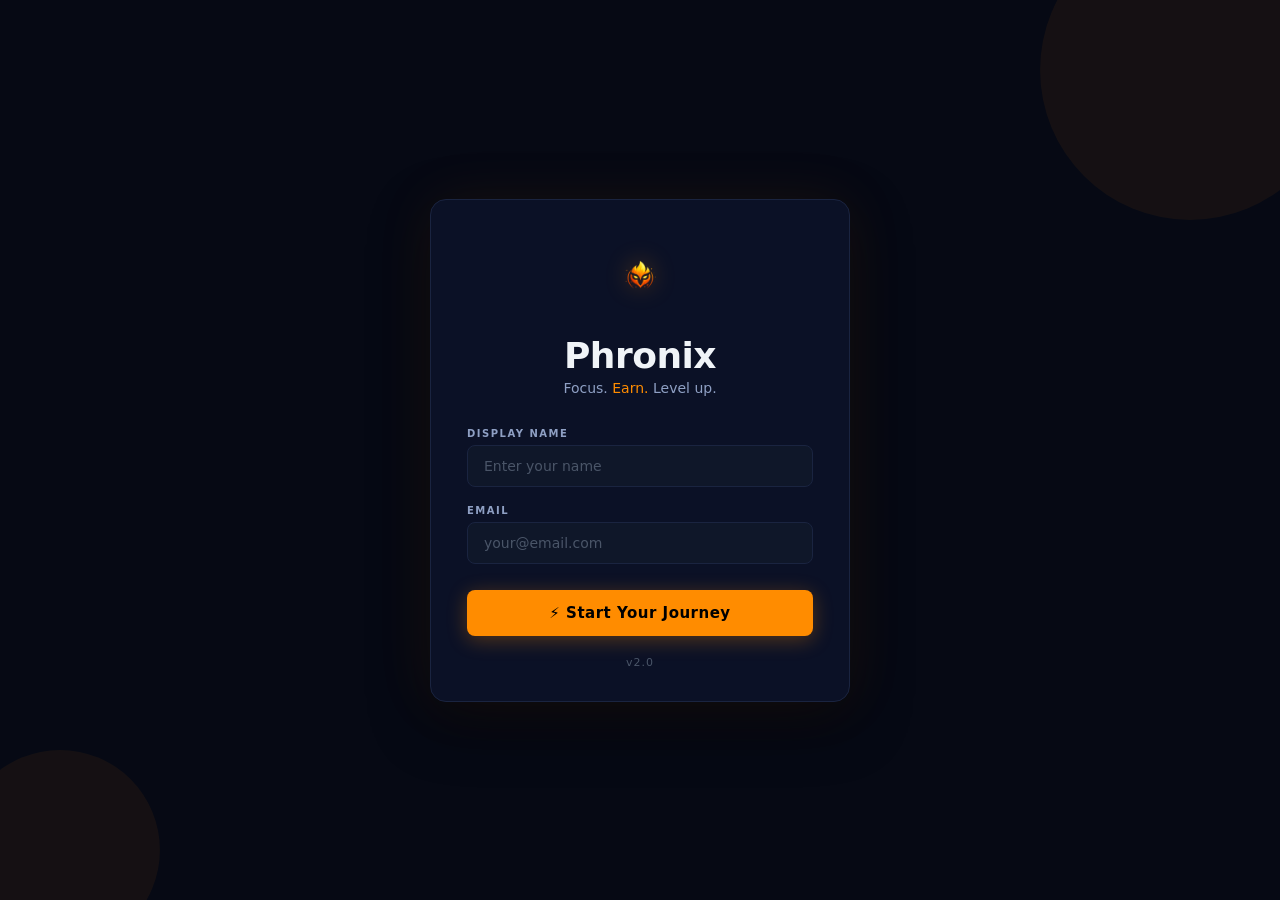
==== commit 2f19b23d: "Add files via upload" ====
--- a/index.html
+++ b/index.html
@@ -3,19 +3,124 @@
 <head>
   <meta charset="UTF-8">
   <meta name="viewport" content="width=device-width, initial-scale=1.0">
-  <title>Phronix — Redirecting...</title>
-  <script>
-    // Clear all localStorage when accessing the root index.html
-    // This ensures a fresh login experience every time
-    localStorage.clear();
-    
-    // Redirect to login.html immediately
-    window.location.href = 'login.html';
-  </script>
+  <title>Phronix — Focus. Earn. Level up.</title>
+  <link rel="icon" type="image/png" href="phronix.png">
+  <link rel="shortcut icon" href="favicon.ico">
+  <link rel="stylesheet" href="style.css">
 </head>
 <body>
-  <p style="font-family: Arial; text-align: center; margin-top: 50px; color: #666;">
-    Redirecting to login...
-  </p>
+
+<body>
+  <aside class="sidebar" id="sidebar">
+    <div class="sidebar-brand">
+      <img src="phronix.png" alt="Phronix" class="brand-logo">
+      <div><h2 class="brand-name">Phronix</h2><p class="brand-tagline">Focus. <span class="orange">Earn.</span> Level up.</p></div>
+    </div>
+    <nav class="sidebar-nav">
+      <a href="#" class="nav-link active" data-page="home"><span class="nav-icon">&#127968;</span><span class="nav-text">Home</span></a>
+      <a href="#" class="nav-link" data-page="quests"><span class="nav-icon">&#9876;&#65039;</span><span class="nav-text">Quests</span></a>
+      <a href="#" class="nav-link" data-page="timer"><span class="nav-icon">&#9201;&#65039;</span><span class="nav-text">Timer</span></a>
+      <a href="#" class="nav-link" data-page="badges"><span class="nav-icon">&#127941;</span><span class="nav-text">Badges</span></a>
+      <a href="#" class="nav-link" data-page="statistics"><span class="nav-icon">&#128202;</span><span class="nav-text">Statistics</span></a>
+      <a href="#" class="nav-link" data-page="calendar"><span class="nav-icon">&#128197;</span><span class="nav-text">Calendar</span></a>
+      <a href="#" class="nav-link" data-page="settings"><span class="nav-icon">&#9881;&#65039;</span><span class="nav-text">Settings</span></a>
+    </nav>
+    <div class="sidebar-bottom">
+    <a href="#" class="nav-link logout-link" id="logoutBtn"><span class="logout-icon-portal">🚪</span><span class="logout-text">Leave Realm</span></a>
+    </div>
+  </aside>
+  <main class="main-content" id="mainContent">
+    <!-- HOME -->
+    <section class="page" id="page-home">
+	
+      <div class="home-layout">
+        <div class="home-center">
+          <h1 class="greeting" id="greetingText">Good evening &#128075;</h1>
+          <p class="greeting-sub">Let's conquer tasks and earn wisdom.</p>
+          <div class="card rank-card">
+            <div class="rank-left"><span class="rank-badge" id="rankBadge">1</span><div><p class="rank-label">CURRENT RANK</p><h3 class="rank-name" id="rankName">Novice Seeker</h3><p class="rank-xp" id="rankXpText">0 / 100 XP until Level 2</p></div></div>
+            <span class="rank-percent" id="rankPercent">&#9889; 0%</span>
+            <div class="rank-bar"><div class="rank-bar-fill" id="rankBarFill" style="width:0%"></div></div>
+          </div>
+          <div class="summary-row">
+            <div class="card summary-card streak-summary"><div class="summary-icon-wrap"><span class="summary-icon">&#128293;</span></div><div><span class="summary-value" id="homeStreak">0</span> <span class="summary-unit">days</span><p class="summary-label orange">STUDY STREAK</p></div></div>
+            <div class="card summary-card"><p class="summary-header">&#128202; SESSION SUMMARY</p><div class="summary-detail"><span>Focus Time</span><span id="homeFocusTime">0h 0m</span></div><div class="summary-detail"><span>Quests Done</span><span id="homeQuestsDone">0</span></div><div class="summary-detail"><span>XP Earned</span><span class="orange" id="homeXpEarned">0</span></div></div>
+            <div class="card summary-card"><p class="summary-header">&#10024; ACHIEVEMENTS</p><p class="summary-sub" id="homeAchievText">No badges yet</p><p class="summary-detail-sm">Complete quests to earn!</p><p class="summary-detail-sm" id="homeUnlocked">0 / 20 unlocked</p><div class="mini-bar"><div class="mini-bar-fill" id="homeAchievBar" style="width:0%"></div></div></div>
+          </div>
+          <div class="home-two-col">
+            <div class="card daily-card"><h3>&#10024; Daily Activities</h3><div class="daily-header"><span id="dailyDone">0/7 done</span><span class="orange" id="dailyXp">&#9889; 0 XP tracked</span></div><div id="dailyList" class="daily-list"></div></div>
+            <div class="card quests-preview-card"><div class="quests-preview-header"><h3>&#9889; Active Quests</h3><a href="#" class="orange view-all-link" data-page="quests">VIEW ALL &#8250;</a></div><div id="homeQuestList" class="home-quest-list"></div></div>
+          </div>
+        </div>
+        <div class="home-right">
+          <div class="profile-card"><div class="profile-avatar-wrap"><div class="profile-avatar" id="profileAvatar">U</div></div><h3 class="profile-display-name" id="profileName">U</h3><p class="profile-rank" id="profileRank">NOVICE SEEKER</p><span class="profile-level-badge" id="profileLevel">LEVEL 1</span><div class="profile-stats"><div><span class="stat-icon">&#9889;</span><strong id="profTotalXp">0</strong><small>TOTAL XP</small></div><div><span class="stat-icon">&#128293;</span><strong id="profStreak">0</strong><small>DAY STREAK</small></div><div><span class="stat-icon">&#127941;</span><strong id="profBadges">0</strong><small>BADGES</small></div></div></div>
+          <div class="card weekly-progress-card"><div class="wp-header"><h4>Weekly Progress</h4><span id="wpXp">0 / 2,000 XP</span></div><div class="wp-chart" id="wpChart"></div></div>
+          <div class="card recent-activity-card"><h4>RECENT ACTIVITY</h4><div id="recentActivity" class="recent-list"></div></div>
+          <div class="card leaderboard-card"><h4>LEADERBOARD</h4><div id="leaderboard" class="leaderboard-list"></div></div>
+        </div>
+      </div>
+    </section>
+    <!-- QUESTS -->
+    <section class="page hidden" id="page-quests">
+      <div class="page-header"><span class="page-icon">&#9876;&#65039;</span><div><h1>Quests</h1><p class="page-sub">Conquer tasks. Earn wisdom.</p></div></div>
+      <div class="card quests-summary-card"><div><p class="qs-label">ACTIVE QUESTS</p><h2 id="activeQuestCount">0</h2></div><div class="qs-right"><p class="qs-label">AVAILABLE XP</p><h2 class="orange">&#9889; <span id="availableXp">0</span></h2></div></div>
+      <div class="quest-tabs"><button class="qtab" data-filter="all">ALL</button><button class="qtab active" data-filter="active">ACTIVE</button><button class="qtab" data-filter="completed">COMPLETED</button></div>
+      <div id="questList" class="quest-list"></div>
+    </section>
+    <!-- TIMER -->
+    <section class="page hidden" id="page-timer">
+      <div class="page-header"><span class="page-icon">&#9201;&#65039;</span><div><h1>Study Timer</h1><p class="page-sub">Focus. Earn. Level up.</p></div></div>
+      <div class="card session-reward-banner"><span>&#9889; Session Reward</span><span class="orange" id="sessionRewardXp">+50 XP</span></div>
+      <div class="timer-area">
+        <div class="timer-circle"><svg viewBox="0 0 200 200" class="timer-svg"><circle cx="100" cy="100" r="90" class="timer-track"/><circle cx="100" cy="100" r="90" class="timer-progress" id="timerProgress"/></svg><div class="timer-display"><span class="timer-time" id="timerDisplay">25:00</span><span class="timer-status" id="timerStatus">READY</span></div></div>
+        <div class="timer-controls"><button class="timer-btn" id="resetTimerBtn">&#128260;</button><button class="timer-btn play-btn" id="playTimerBtn">&#9654;</button></div>
+        <p class="session-length-label">SESSION LENGTH</p>
+        <div class="session-btns"><button class="session-btn active" data-min="25">25 min</button><button class="session-btn" data-min="50">50 min</button><button class="session-btn" data-min="90">90 min</button></div>
+        <input type="number" class="custom-min-input" id="customMin" placeholder="Custom minutes" min="1" max="180">
+      </div>
+    </section>
+    <!-- BADGES -->
+<section class="page hidden" id="page-badges">
+  <div class="page-header"><span class="page-icon">&#127941;</span><div><h1>Achievements</h1><p class="page-sub" id="badgeCountText">0 of 20 unlocked</p></div></div>
+  
+  <div class="badge-section-header"><span class="locked-bar"></span><span>Locked</span><span class="badge-count-pill" id="lockedCount">20</span></div>
+  
+  <div class="badge-grid" id="badgeGrid"></div>
+</section>
+    <!-- STATISTICS -->
+    <section class="page hidden" id="page-statistics">
+      <div class="page-header"><span class="page-icon">&#128202;</span><div><h1>Statistics</h1><p class="page-sub">Your progress at a glance.</p></div></div>
+      <div class="stats-grid"><div class="card stat-card"><span class="stat-icon-lg">&#9889;</span><p class="stat-label">TOTAL XP</p><h2 id="statTotalXp">0</h2></div><div class="card stat-card"><span class="stat-icon-lg">&#128293;</span><p class="stat-label">BEST STREAK</p><h2 id="statBestStreak">0d</h2></div><div class="card stat-card"><span class="stat-icon-lg">&#127919;</span><p class="stat-label">QUESTS DONE</p><h2 id="statQuestsDone">0</h2></div><div class="card stat-card"><span class="stat-icon-lg">&#128336;</span><p class="stat-label">FOCUS TIME</p><h2 id="statFocusTime">0h 0m</h2></div></div>
+      <div class="card weekly-xp-card"><div class="wxp-header"><h3>Weekly XP</h3><span id="wxpTotal">0 XP this week</span></div><div class="wxp-chart" id="wxpChart"></div></div>
+    </section>
+    <!-- CALENDAR -->
+    <section class="page hidden" id="page-calendar">
+      <div class="page-header"><span class="page-icon">&#128197;</span><div><h1>Calendar</h1><p class="page-sub">Track your quest deadlines.</p></div></div>
+      <div class="card calendar-card"><div class="cal-nav"><button id="calPrev">&#8249;</button><h3 id="calTitle">May 2026</h3><button id="calNext">&#8250;</button></div><div class="cal-grid"><span class="cal-day-header">Mon</span><span class="cal-day-header">Tue</span><span class="cal-day-header">Wed</span><span class="cal-day-header">Thu</span><span class="cal-day-header">Fri</span><span class="cal-day-header sat">Sat</span><span class="cal-day-header sun">Sun</span></div><div id="calDays" class="cal-days"></div></div>
+      <div class="card upcoming-card"><h3>Upcoming Deadlines</h3><div id="upcomingList" class="upcoming-list"></div></div>
+    </section>
+    <!-- SETTINGS -->
+    <section class="page hidden" id="page-settings">
+      <div class="page-header"><span class="page-icon">&#9881;&#65039;</span><div><h1>Settings</h1><p class="page-sub">Manage your preferences.</p></div></div>
+      <div class="card settings-section"><h4 class="settings-label">ACCOUNT</h4><div class="account-row"><div class="settings-avatar" id="settingsAvatar">U</div><div><h3 id="settingsFullName">User</h3><p class="small-text" id="settingsEmail">user@email.com</p><a href="#" class="orange small-text">&#128279; Change avatar</a></div></div></div>
+      <div class="card settings-section"><h4 class="settings-label">PROFILE</h4><label class="field-label">DISPLAY NAME <span class="hint">(shown in "Good morning, __")</span></label><input type="text" class="settings-input" id="displayNameInput"><label class="field-label">USERNAME / INITIALS <span class="hint">(shown on profile card)</span></label><input type="text" class="settings-input" id="initialsInput" maxlength="4"><button class="btn-primary btn-full" id="saveProfileBtn">&#128190; Save Profile Changes</button></div>
+      <div class="card settings-section"><h4 class="settings-label">PREFERENCES</h4><div class="pref-row"><div class="pref-info"><span class="pref-icon">&#128276;</span><div><strong>Notifications</strong><p class="small-text">Quest reminders & streak alerts</p></div></div><label class="toggle"><input type="checkbox" id="notifToggle" checked><span class="slider"></span></label></div><div class="pref-row"><div class="pref-info"><span class="pref-icon">&#128266;</span><div><strong>Sound Effects</strong><p class="small-text">XP gain & completion sounds</p></div></div><label class="toggle"><input type="checkbox" id="soundToggle" checked><span class="slider"></span></label></div></div>
+      <div class="card settings-section"><h4 class="settings-label">ABOUT</h4><div class="about-row"><img src="phronix.png" alt="Phronix" style="width:24px;height:24px;"><div><strong>Phronix</strong><p class="small-text">Developed by RK Mendoza</p></div></div></div>
+      <button class="btn-outline btn-full" id="settingsLogoutBtn">&#8617;&#65039; Logout</button>
+    </section>
+  </main>
+  <!-- QUEST DETAIL MODAL -->
+  <div class="modal-overlay hidden" id="questModal"><div class="modal-content"><div class="modal-header"><div class="modal-title-row"><span class="modal-dot">&#9679;</span><div><h3 id="modalTitle">Quest</h3><div class="modal-meta"><span class="difficulty-badge" id="modalDiff">MEDIUM</span><span class="orange" id="modalXp">&#9889; 150 XP</span></div></div></div><button class="modal-close" id="modalClose">&#10005;</button></div><div class="modal-body"><div class="modal-progress-row"><span>PROGRESS</span><span class="orange" id="modalPercent">0%</span></div><div class="progress-bar"><div class="progress-fill" id="modalProgressBar"></div></div><label class="field-label">QUEST NOTES</label><textarea class="settings-input quest-notes" id="modalNotes" rows="3"></textarea><label class="field-label" id="checklistLabel">CHECKLIST (0/0)</label><div id="modalChecklist" class="modal-checklist"></div><button class="btn-primary btn-full" id="modalSaveBtn">&#128190; Save Progress (0%)</button><button class="btn-outline btn-full" id="modalCompleteBtn">&#10003; Mark as Complete — +0 XP</button></div></div></div>
+
+  <script src="app.js"></script>
+  
+<script>
+  if (!localStorage.getItem('phronix_logged_in')) {
+    window.location.href = 'login.html';
+  }
+</script>
+  
+  
+  
 </body>
-</html>
+</html>
--- a/style.css
+++ b/style.css
@@ -0,0 +1,740 @@
+/* ========================================
+   PHRONIX v1.0 — Focus. Earn. Level up.
+   Dark + Neon Orange Theme
+   ======================================== */
+*,*::before,*::after{box-sizing:border-box;margin:0;padding:0}
+:root{
+  --bg:#060914;--bg-card:#0b1126;--bg-card-alt:#0f1729;
+  --border:#1a2440;--border-light:#2d3d66;
+  --orange:#ff8c00;--orange-dim:rgba(255,140,0,.15);--orange-glow:rgba(255,140,0,.35);
+  --text:#f0f4f8;--text-dim:#8fa0c4;--text-muted:#4a5568;
+  --green:#22c55e;--red:#ef4444;--yellow:#eab308;
+  --sidebar-w:260px;--radius:12px;--radius-sm:8px;
+}
+html{font-size:14px;scroll-behavior:smooth}
+body{font-family:'Segoe UI',system-ui,-apple-system,sans-serif;background:var(--bg);color:var(--text);display:flex;min-height:100vh;overflow-x:hidden}
+a{text-decoration:none;color:inherit}button{cursor:pointer;font-family:inherit;border:none;outline:none}
+input,textarea,select{font-family:inherit;outline:none}.hidden{display:none!important}.orange{color:var(--orange)}
+
+/* ═══ LOGIN SCREEN ═══ */
+.login-body{display:flex;align-items:center;justify-content:center}
+.login-overlay{position:fixed;inset:0;z-index:300;background:var(--bg);display:flex;align-items:center;justify-content:center;overflow:hidden}
+.login-particles{position:absolute;inset:0;pointer-events:none}
+.login-particles::before,.login-particles::after{content:'';position:absolute;border-radius:50%;background:var(--orange);opacity:.06;animation:floatP 8s ease-in-out infinite}
+.login-particles::before{width:300px;height:300px;top:-80px;right:-60px}
+.login-particles::after{width:200px;height:200px;bottom:-50px;left:-40px;animation-delay:3s;animation-duration:10s}
+@keyframes floatP{0%,100%{transform:translateY(0) scale(1)}50%{transform:translateY(-30px) scale(1.1)}}
+.login-card{position:relative;z-index:10;background:var(--bg-card);border:1px solid var(--border);border-radius:16px;padding:40px 36px 32px;width:92%;max-width:420px;box-shadow:0 0 60px rgba(255,140,0,.08),0 20px 60px rgba(0,0,0,.4);animation:loginIn .6s ease}
+@keyframes loginIn{from{opacity:0;transform:translateY(24px) scale(.97)}to{opacity:1;transform:translateY(0) scale(1)}}
+.login-brand{text-align:center;margin-bottom:32px}
+.login-logo{width:80px;height:80px;object-fit:contain;margin-bottom:12px;animation:pulseG 2.5s ease-in-out infinite;filter:drop-shadow(0 0 12px rgba(255,140,0,.4))}
+@keyframes pulseG{0%,100%{filter:drop-shadow(0 0 12px rgba(255,140,0,.4))}50%{filter:drop-shadow(0 0 28px rgba(255,140,0,.7))}}
+.login-title{font-size:36px;font-weight:800;color:var(--text);letter-spacing:-.5px;margin-bottom:4px}
+.login-tagline{font-size:14px;color:var(--text-dim)}
+.login-field{margin-bottom:18px}
+.login-field label{display:block;font-size:10px;color:var(--text-dim);letter-spacing:1.5px;font-weight:700;margin-bottom:6px;text-transform:uppercase}
+.login-field input{width:100%;background:var(--bg-card-alt);border:1px solid var(--border);border-radius:var(--radius-sm);padding:12px 16px;color:var(--text);font-size:14px;transition:border-color .2s,box-shadow .2s}
+.login-field input:focus{border-color:var(--orange);box-shadow:0 0 0 3px var(--orange-dim)}
+.login-field input::placeholder{color:var(--text-muted)}
+.login-btn{width:100%;padding:14px 24px;margin-top:8px;background:var(--orange);color:#000;font-size:15px;font-weight:800;border:none;border-radius:var(--radius-sm);letter-spacing:.5px;transition:all .25s;box-shadow:0 4px 20px rgba(255,140,0,.3)}
+.login-btn:hover{filter:brightness(1.1);transform:translateY(-2px);box-shadow:0 8px 30px rgba(255,140,0,.45)}
+.login-btn:active{transform:translateY(0)}
+.login-version{text-align:center;margin-top:20px;font-size:11px;color:var(--text-muted);letter-spacing:1px}
+
+/* ═══ SIDEBAR ═══ */
+.sidebar{width:var(--sidebar-w);min-height:100vh;background:var(--bg);border-right:1px solid var(--border);display:flex;flex-direction:column;position:fixed;top:0;left:0;z-index:100}
+.sidebar-brand {
+  /* Increased the left padding (the 4th value) from 16px to 24px */
+  padding: 24px 16px 14px 0px; 
+  display: flex;
+  gap: 1px; 
+  align-items: center; 
+  justify-content: flex-start; 
+}
+.brand-logo{width:100px;height:120px;object-fit:contain;flex-shrink:0; animation: logoFloat 4s ease-in-out infinite, logoGlow 3s ease-in-out infinite;margin-left: 0;}
+/* 1. The Floating Movement */
+@keyframes logoFloat {
+  0%, 100% {
+    transform: translateY(0);
+  }
+  50% {
+    transform: translateY(-4px); /* Moves the logo up smoothly by 4px */
+  }
+}
+
+/* 2. The Magical Neon Glow Pulse */
+@keyframes logoGlow {
+  0%, 100% {
+    /* Molds a tight, soft orange glow around the exact outline of your icon shape */
+    filter: drop-shadow(0 0 4px rgba(255, 140, 0, 0.4)) 
+            drop-shadow(0 0 10px rgba(255, 140, 0, 0.2));
+  }
+  50% {
+    /* Expands into a bright, intense neon flare at the peak of the pulse */
+    filter: drop-shadow(0 0 12px rgba(255, 140, 0, 0.8)) 
+            drop-shadow(0 0 20px rgba(255, 140, 0, 0.4));
+  }
+}
+.brand-name{font-size:20px;font-weight:800;color:var(--text)}.brand-tagline{font-size:11px;color:var(--text-dim);line-height:1.3; margin:0;}
+.sidebar-nav{flex:1;display:flex;flex-direction:column;gap:0px;padding:6px 8px}
+.nav-link{display:flex;align-items:center;gap:10px;padding:10px 12px;border-radius:var(--radius-sm);font-size:13px;font-weight:500;color:var(--text-dim);transition:all .2s}
+/* ═══ UPGRADED GLASSMORPHIC ACTIVE LINK ═══ */
+.nav-link.active {
+  /* Soft, semi-transparent dark gray/blue base so your sidebar color bleeds through */
+  background: rgba(255, 255, 255, 0.03); 
+  
+  /* The core frosting effect: Blurs whatever is behind the active button */
+  backdrop-filter: blur(8px);
+  -webkit-backdrop-filter: blur(8px);
+  
+  /* A bright white text instead of stark black, making it readable over the dark glass */
+  color: #ffffff; 
+  font-weight: 700;
+  
+  /* A subtle neon orange left border to clearly mark the active page */
+  border-left: 3px solid var(--orange);
+  border-radius: 0 var(--radius-sm) var(--radius-sm) 0; /* Keeps the right corners rounded, leaves left flat against the wall */
+  
+  /* A dual-layer border: crisp inner outline + soft external orange neon glow */
+  border-top: 1px solid rgba(255, 255, 255, 0.08);
+  border-right: 1px solid rgba(255, 255, 255, 0.05);
+  border-bottom: 1px solid rgba(255, 255, 255, 0.05);
+  
+  box-shadow: 
+    inset 0 1px 1px rgba(255, 255, 255, 0.1), /* Highlight edge on top */
+    0 4px 20px rgba(255, 140, 0, 0.15);       /* Gentle ambient orange neon under-glow */
+}
+
+/* Make the active navigation icon pop with your signature orange */
+.nav-link.active .nav-icon {
+  color: var(--orange);
+  filter: drop-shadow(0 0 6px var(--orange));
+}
+
+/* Smooth out the hover state to blend perfectly with the glass look */
+.nav-link:hover {
+  background: rgba(255, 140, 0, 0.08);
+  color: #ffffff;
+}
+.nav-icon {
+  font-size: 20px; /* Adjust size to taste */
+  width: 18px;
+  text-align: center;
+  flex-shrink: 0;
+  display: inline-flex;
+  align-items: center;
+  align-items: center;
+  justify-content: center;
+}
+.sidebar-bottom{padding:18px 18px;border-top:1px solid var(--border);margin-top:auto}.logout-link{color:var(--text-dim)!important}
+.logout-link {
+  display: inline-flex;
+  align-items: center;
+  gap: 10px; /* Clean spacing between the door and text */
+  text-decoration: none;
+  
+  /* Font Enhancements */
+  font-size: 1.2rem; /* Makes the font bigger (Default is usually 1rem) */
+  font-weight: 700; /* Makes it bold and impactful */
+  letter-spacing: 0.5px; /* Adds a clean, modern aesthetic */
+  
+  /* Color States */
+  color: var(--text-dim, #a2b4c7); /* Standard dim state */
+  transition: color 0.2s ease, transform 0.2s ease;
+}
+
+.logout-link:hover {
+  color: var(--orange, #ff8c00); /* Glows orange on hover */
+  transform: translateX(3px); /* Subtle shift interaction when hovered */
+}
+
+/* Optional: Make the door portal icon scale up nicely with the text */
+.logout-icon-portal {
+  font-size: 1.4rem; 
+}
+.streak-widget{background:var(--bg-card);border:1px solid var(--border);border-radius:var(--radius-sm);padding:10px;margin-top:8px}
+.streak-top{display:flex;gap:8px;align-items:center}.streak-fire{font-size:18px}
+.streak-number{font-size:18px;font-weight:800;display:block;line-height:1}.streak-label{font-size:9px;font-weight:700;color:var(--orange);letter-spacing:1px;display:block}
+.streak-days{display:flex;gap:4px;margin-top:8px;justify-content:space-between}.streak-days span{font-size:9px;color:var(--text-muted);font-weight:600}.streak-days span.active{color:var(--orange)}
+
+/* ═══ MAIN ═══ */
+.main-content{margin-left:var(--sidebar-w);flex:1;padding:24px 32px;min-height:100vh}
+.page{animation:fadeIn .25s ease}@keyframes fadeIn{from{opacity:0;transform:translateY(8px)}to{opacity:1;transform:translateY(0)}}
+.card{background:var(--bg-card);border:1px solid var(--border);border-radius:var(--radius);padding:18px 20px;margin-bottom:16px}
+.btn-primary{background:var(--orange);color:#000;font-weight:700;padding:12px 24px;border-radius:var(--radius-sm);font-size:13px;transition:all .2s;border:none}
+.btn-primary:hover{filter:brightness(1.1);transform:translateY(-1px)}
+.btn-outline{background:transparent;color:var(--text-dim);font-weight:600;padding:12px 24px;border-radius:var(--radius-sm);font-size:13px;border:1px solid var(--border);transition:all .2s}
+.btn-outline:hover{background:var(--orange-dim);color:var(--orange);border-color:var(--orange)}
+.btn-full{width:100%;text-align:center;display:block;margin-top:12px}
+.page-header{display:flex;gap:12px;align-items:center;margin-bottom:24px}
+.page-icon{font-size:24px;background:var(--orange-dim);width:44px;height:44px;border-radius:50%;display:flex;align-items:center;justify-content:center}
+.page-header h1{font-size:22px;font-weight:800}.page-sub{color:var(--text-dim);font-size:12px}
+
+/* ═══ HOME ═══ */
+.home-layout{display:grid;grid-template-columns:1fr 280px;gap:24px}
+.greeting{font-size:26px;font-weight:800;margin-bottom:4px}.greeting-sub{color:var(--text-dim);font-size:13px;margin-bottom:20px}
+.rank-card{display:grid;grid-template-columns:1fr auto;grid-template-rows:auto auto;gap:8px;align-items:center}
+.rank-left{display:flex;gap:14px;align-items:center}
+.rank-badge{background:var(--orange);color:#000;font-weight:900;font-size:20px;width:44px;height:44px;border-radius:50%;display:flex;align-items:center;justify-content:center;flex-shrink:0}
+.rank-label{font-size:10px;color:var(--text-dim);letter-spacing:1px;font-weight:600}.rank-name{font-size:16px;font-weight:700}.rank-xp{font-size:11px;color:var(--text-dim)}
+.rank-percent{color:var(--orange);font-weight:700;font-size:13px;justify-self:end}
+.rank-bar{grid-column:1/-1;height:5px;background:var(--border);border-radius:3px;overflow:hidden}.rank-bar-fill{height:100%;background:var(--orange);border-radius:3px;transition:width .5s}
+.summary-row{display:grid;grid-template-columns:1fr 1.3fr 1fr;gap:14px}.summary-card{min-height:90px}
+.streak-summary{display:flex;gap:12px;align-items:center}.summary-icon-wrap{font-size:28px}.summary-value{font-size:28px;font-weight:800}.summary-unit{font-size:13px;color:var(--text-dim)}
+.summary-label{font-size:10px;font-weight:700;letter-spacing:1px}.summary-header{font-size:10px;letter-spacing:1px;font-weight:700;margin-bottom:10px;color:var(--text-dim)}
+.summary-detail{display:flex;justify-content:space-between;font-size:12px;margin-bottom:5px}.summary-detail-sm{font-size:11px;color:var(--text-dim);margin-top:2px}.summary-sub{font-size:13px;margin-bottom:2px}
+.mini-bar{height:4px;background:var(--border);border-radius:2px;margin-top:8px;overflow:hidden}.mini-bar-fill{height:100%;background:var(--orange);border-radius:2px;transition:width .5s}
+.home-two-col{display:grid;grid-template-columns:1fr 1fr;gap:16px}
+.daily-card {
+  background: var(--bg-card);
+  border: 1px solid var(--border);
+  border-radius: var(--radius);
+  padding: 18px 8px 18px 20px;
+  margin-bottom: 16px;
+
+  /* Force identical height limits */
+  height: 575px; 
+  max-height: 575px;
+  
+  /* Enable smooth scrolling inside */
+  overflow-x: hidden;
+  overflow-y: auto;
+}
+.quests-preview-card {
+  background: var(--bg-card);
+  border: 1px solid var(--border);
+  border-radius: var(--radius);
+  padding: 18px 8px 18px 20px;
+  margin-bottom: 16px;
+
+  /* Force identical height limits to match the daily card */
+  height: 575px; 
+  max-height: 575px;
+  
+  /* Keep smooth scrolling inside */
+  overflow-x: hidden;
+  overflow-y: auto;
+}verflow-y: auto; 
+}
+.daily-header{display:flex;justify-content:space-between;font-size:11px;color:var(--text-dim);margin-bottom:8px;padding-bottom:8px;border-bottom:1px solid var(--border)}
+.daily-list,.home-quest-list{display:flex;flex-direction:column;gap:2px}
+.daily-item{display:flex;align-items:center;gap:10px;padding:9px 0;border-bottom:1px solid var(--border);font-size:12px}
+.daily-item input[type="checkbox"]{accent-color:var(--orange);width:16px;height:16px;flex-shrink:0;cursor:pointer}
+.daily-item-info{flex:1}.daily-item-info strong{display:block;margin-bottom:1px}.daily-item-sub{color:var(--text-dim);font-size:11px}
+.daily-item-xp{color:var(--orange);font-weight:700;font-size:12px;white-space:nowrap}
+.quests-preview-header{display:flex;justify-content:space-between;align-items:center;margin-bottom:12px}.view-all-link{font-size:11px;font-weight:700;letter-spacing:.5px}
+.home-quest-item{padding:12px;background:var(--bg-card-alt);border:1px solid var(--border);border-radius:var(--radius-sm);margin-bottom:8px;cursor:pointer;transition:all .2s}
+.home-quest-item:hover{border-color:var(--orange)}.hq-top{display:flex;justify-content:space-between;align-items:center;margin-bottom:4px}
+.hq-title{font-size:13px;font-weight:600;display:flex;align-items:center;gap:8px}.hq-xp{color:var(--orange);font-size:12px;font-weight:700;white-space:nowrap}
+.hq-bar{height: 100%;
+  background: var(--orange);
+  width: 0%; /* Starts flat */
+  
+  /* === THE MOVEMENT ANIMATION === */
+  /* This forces the bar to glide smoothly over 1.2 seconds with an aggressive, game-like speed curve */
+  transition: width 1.2s cubic-bezier(0.4, 0, 0.2, 1);
+  
+  box-shadow: 0 0 10px var(--orange), 0 0 20px #ff5500;
+}
+.hq-bottom{display:flex;justify-content:space-between;margin-top:4px;font-size:10px;color:var(--text-dim)}
+/* Right sidebar */
+.home-right{display:flex;flex-direction:column;gap:14px; margin-top: 75px;}
+.profile-card{background:var(--bg-card);border:1px solid var(--border);border-radius:var(--radius);padding:24px 20px;text-align:center}
+.profile-avatar-wrap{position:relative;display:inline-block;margin-bottom:10px}
+.profile-avatar {
+  width: 80px;
+  height: 80px;
+  border-radius: 50%;
+  background: var(--bg);
+  display: flex;
+  align-items: center;
+  justify-content: center;
+  font-size: 24px;
+  font-weight: 800;
+  color: var(--orange);
+  margin: 0 auto;
+  
+  /* Keep your clean solid border and inner structure */
+  border: 3px solid var(--orange); 
+  
+  /* Use fixed positioning relative so we can overlay the magic layer */
+  position: relative; 
+  z-index: 1; /* Puts KIM initials on top */
+}
+
+/* === Add the Magic Rotating Ring Layer === */
+/* We create a 'pseudo-element' that acts like a second ring */
+.profile-avatar::before {
+  content: '';
+  position: absolute;
+  /* Make this ring slightly larger than the avatar so it peeps out */
+  inset: -10px; /* Expands the area by 10px on all sides */
+  border-radius: 50%;
+  z-index: -1; /* Send it behind the initials */
+
+  /* The Magical Texture: A rotating conical gradient of orange shades */
+  background: conic-gradient(
+    transparent 0deg,
+    transparent 60deg,
+    var(--orange) 100deg,
+    #ffc363 180deg,
+    var(--orange) 260deg,
+    transparent 300deg,
+    transparent 360deg
+  );
+
+  /* This is what defines the ring shape from that background block */
+  -webkit-mask: radial-gradient(farthest-side, transparent calc(100% - 7px), #fff calc(100% - 6px));
+          mask: radial-gradient(farthest-side, transparent calc(100% - 7px), #fff calc(100% - 6px));
+
+  /* === THE ANIMATIONS === */
+  /* 1. Continuous Rotation */
+  /* 2. Magical Glimmer Pulse (reusing part of the glow idea) */
+  animation: magicalRotation 12s linear infinite, magicalPulse 4s ease-in-out infinite;
+}
+
+/* Definition 1: Pure smooth rotation */
+@keyframes magicalRotation {
+  from { transform: rotate(0deg); }
+  to { transform: rotate(360deg); }
+}
+
+/* Definition 2: Glimmer/Opacity pulse to enhance the "magic" look */
+@keyframes magicalPulse {
+  0%, 100% { opacity: 0.6; filter: blur(1px); }
+  50% { opacity: 1; filter: blur(0px); }
+}
+.edit-avatar{position:absolute;bottom:2px;right:-4px;font-size:14px;cursor:pointer}
+.profile-display-name{font-size:16px;font-weight:700;margin:4px 0 2px}.profile-rank{font-size:10px;letter-spacing:2px;color:var(--text-dim);margin-bottom:8px;font-weight:600}
+.profile-level-badge{background:var(--orange);color:#000;font-size:10px;font-weight:800;padding:4px 16px;border-radius:4px;letter-spacing:1px;display:inline-block}
+.profile-stats{display:flex;justify-content:space-around;margin-top:16px;text-align:center}.profile-stats div{display:flex;flex-direction:column;align-items:center}
+.profile-stats strong{font-size:18px}.profile-stats small{font-size:8px;color:var(--text-dim);letter-spacing:1px;margin-top:2px}.profile-stats .stat-icon{font-size:14px;margin-bottom:2px}
+.weekly-progress-card .wp-header{display:flex;justify-content:space-between;font-size:12px;margin-bottom:12px;align-items:center}.weekly-progress-card h4{font-size:13px;font-weight:700}
+.wp-chart{display:flex;gap:6px;align-items:flex-end;height:50px}
+.wp-bar{flex:1;background:var(--border);border-radius:3px 3px 0 0;min-height:3px;position:relative;transition:height .3s}
+.wp-bar.has-xp{background:var(--orange)}.wp-bar::after{content:attr(data-day);position:absolute;bottom:-16px;left:50%;transform:translateX(-50%);font-size:9px;color:var(--text-dim)}.wp-bar.today::after{color:var(--orange)}
+.recent-activity-card h4,.leaderboard-card h4{font-size:11px;letter-spacing:1px;color:var(--text-dim);margin-bottom:10px;font-weight:700}
+.recent-item{display:flex;gap:8px;align-items:center;font-size:11px;margin-bottom:8px}.recent-dot{width:8px;height:8px;border-radius:50%;background:var(--green);flex-shrink:0}.recent-info{flex:1;overflow:hidden}
+.recent-xp{margin-left:auto;color:var(--orange);font-weight:700;font-size:11px;white-space:nowrap}
+.lb-item{display:flex;align-items:center;gap:10px;padding:8px 10px;border-radius:var(--radius-sm);margin-bottom:6px;font-size:12px;border:1px solid transparent}
+.lb-item.you{background:var(--orange-dim);border-color:var(--orange)}.lb-rank{font-weight:800;display:inline-flex;align-items:center;justify-content:center;width:36px;min-width:36px;margin-right:8px;font-size:13px;text-align:center}
+.lb-avatar{width:28px;height:28px;border-radius:50%;background:var(--bg);border:2px solid var(--border);display:flex;align-items:center;justify-content:center;font-size:10px;font-weight:700;flex-shrink:0}
+.lb-info{flex:1;overflow:hidden}.lb-name{font-weight:600;font-size:12px;white-space:nowrap;overflow:hidden;text-overflow:ellipsis}.lb-sub{font-size:9px;color:var(--text-dim)}
+.lb-xp{color:var(--orange);font-weight:700;font-size:12px;white-space:nowrap}
+
+/* ═══ QUESTS ═══ */
+.quests-summary-card{display:flex;justify-content:space-between;align-items:center}.qs-label{font-size:10px;color:var(--text-dim);letter-spacing:1px;font-weight:600}.qs-right{text-align:right}
+.quest-tabs{display:flex;margin-bottom:16px;background:var(--bg-card);border:1px solid var(--border);border-radius:var(--radius-sm);overflow:hidden}
+.qtab{flex:1;padding:10px;text-align:center;font-size:12px;font-weight:700;letter-spacing:1px;color:var(--text-dim);background:transparent;transition:all .2s}.qtab:hover{color:var(--text)}.qtab.active{background:var(--orange);color:#000}
+.quest-list{display:flex;flex-direction:column;gap:10px;margin-bottom:16px}
+.quest-card{padding:16px;background:var(--bg-card);border:1px solid var(--border);border-radius:var(--radius);cursor:pointer;transition:all .2s}.quest-card:hover{border-color:var(--orange)}
+.qc-top{display:flex;justify-content:space-between;align-items:center;margin-bottom:6px}.qc-left{display:flex;align-items:center;gap:10px}
+.qc-icon{width:32px;height:32px;border-radius:50%;border:2px solid var(--orange);display:flex;align-items:center;justify-content:center;font-size:14px;flex-shrink:0}
+.qc-title{font-weight:700;font-size:14px}.qc-xp{color:var(--orange);font-weight:700;font-size:13px;white-space:nowrap}
+.qc-bar{height:4px;background:var(--border);border-radius:2px;overflow:hidden;margin-top:6px}.qc-bar-fill{height:100%;border-radius:2px;transition:width .5s}
+.qc-bottom{text-align:right;font-size:10px;color:var(--text-dim);margin-top:4px}
+.difficulty-badge{font-size:9px;font-weight:800;padding:2px 8px;border-radius:4px;letter-spacing:1px;display:inline-block;margin-top:2px}
+.difficulty-badge.EASY{background:rgba(34,197,94,.2);color:var(--green)}.difficulty-badge.MEDIUM{background:var(--orange-dim);color:var(--orange)}.difficulty-badge.HARD{background:rgba(239,68,68,.2);color:var(--red)}
+
+/* ═══ TIMER ═══ */
+.timer-area{display:flex;flex-direction:column;align-items:center;gap:24px;padding:20px 0}
+.session-reward-banner{display:flex;justify-content:space-between;align-items:center;max-width:500px;margin:0 auto}
+.timer-circle{position:relative;width:220px;height:220px}.timer-svg{width:100%;height:100%;transform:rotate(-90deg)}
+.timer-track{fill:none;stroke:var(--border-light);stroke-width:6}
+.timer-progress{fill:none;stroke:var(--orange);stroke-width:6;stroke-linecap:round;stroke-dasharray:565.48;stroke-dashoffset:0;transition:stroke-dashoffset .5s}
+.timer-display{position:absolute;inset:0;display:flex;flex-direction:column;align-items:center;justify-content:center}
+.timer-time{font-size:48px;font-weight:800;letter-spacing:2px}.timer-status{font-size:12px;color:var(--text-dim);letter-spacing:3px;font-weight:600;margin-top:2px}
+.timer-controls{display:flex;gap:14px;align-items:center}
+.timer-btn{width:48px;height:48px;border-radius:50%;background:var(--bg-card);border:1px solid var(--border);font-size:18px;color:var(--text);display:flex;align-items:center;justify-content:center;transition:all .2s}
+.timer-btn:hover{border-color:var(--orange)}.play-btn{background:var(--orange)!important;color:#000!important;border:none!important;width:52px;height:52px;font-size:20px}.play-btn:hover{filter:brightness(1.15)}
+.session-length-label{font-size:10px;color:var(--text-dim);letter-spacing:2px;font-weight:700}
+.session-btns{display:flex;gap:10px}
+.session-btn{padding:10px 28px;border-radius:var(--radius-sm);font-size:13px;font-weight:700;background:transparent;border:1px solid var(--border);color:var(--text);transition:all .2s}
+.session-btn:hover{border-color:var(--orange)}.session-btn.active{background:var(--orange);color:#000;border-color:var(--orange)}
+.custom-min-input{background:var(--bg-card);border:1px solid var(--border);border-radius:var(--radius-sm);padding:10px 16px;color:var(--text);font-size:13px;text-align:center;width:240px}
+.custom-min-input::placeholder{color:var(--text-muted)}.custom-min-input:focus{border-color:var(--orange)}
+
+/* ═══ BADGES ═══ */
+.badge-section-header{display:flex;align-items:center;gap:10px;margin-bottom:16px}.locked-bar{width:4px;height:18px;background:var(--orange);border-radius:2px}
+.badge-count-pill{background:var(--orange-dim);color:var(--orange);font-size:11px;font-weight:700;padding:2px 10px;border-radius:10px}
+.badge-grid{display:grid;grid-template-columns:repeat(3,1fr);gap:12px}
+.badge-card{background:var(--bg-card);border:1px solid var(--border);border-radius:var(--radius);padding:24px 16px;text-align:center;transition:all .2s;opacity:.45}
+.badge-card.unlocked{opacity:1;border-color:var(--orange)}.badge-card:hover{border-color:var(--border-light)}
+.badge-icon{font-size:28px;margin-bottom:8px;display:block}.badge-name{font-size:12px;font-weight:700;margin-bottom:3px}.badge-desc{font-size:10px;color:var(--text-dim)}
+
+/* ═══ STATISTICS ═══ */
+.stats-grid{display:grid;grid-template-columns:1fr 1fr;gap:16px;margin-bottom:16px}.stat-card{padding:22px}.stat-icon-lg{font-size:22px;display:block;margin-bottom:6px}
+.stat-label{font-size:10px;color:var(--text-dim);letter-spacing:1px;font-weight:600;margin-bottom:4px}.stat-card h2{font-size:28px;font-weight:800}
+.weekly-xp-card{padding:22px}.wxp-header{display:flex;justify-content:space-between;margin-bottom:20px;align-items:center}.wxp-header h3{font-size:16px;font-weight:700}.wxp-header span{font-size:12px;color:var(--text-dim)}
+.wxp-chart{display:flex;align-items:flex-end;gap:14px;height:160px;border-bottom:1px solid var(--border);border-left:1px solid var(--border);padding:0 10px 24px 10px;position:relative}
+.wxp-bar-wrap{flex:1;display:flex;flex-direction:column;align-items:center;height:100%;justify-content:flex-end;gap:6px}
+.wxp-bar{width:100%;max-width:40px;background:var(--orange);border-radius:4px 4px 0 0;transition:height .5s;min-height:2px}
+.wxp-bar-wrap span{font-size:10px;color:var(--text-dim)}.wxp-bar-wrap span.today{color:var(--orange)}
+
+/* ═══ CALENDAR ═══ */
+.calendar-card{padding:22px}.cal-nav{display:flex;justify-content:space-between;align-items:center;margin-bottom:16px}
+.cal-nav button{background:transparent;border:none;color:var(--text-dim);font-size:24px;cursor:pointer;padding:4px 14px;border-radius:4px;transition:all .2s}
+.cal-nav button:hover{color:var(--text);background:var(--orange-dim)}.cal-nav h3{font-size:16px;font-weight:700}
+.cal-grid,.cal-days{display:grid;grid-template-columns:repeat(7,1fr);text-align:center}
+.cal-day-header{font-size:11px;color:var(--text-dim);font-weight:600;padding:8px 0;letter-spacing:1px}.cal-day-header.sat,.cal-day-header.sun{color:var(--orange)}
+.cal-days{gap:4px;margin-top:4px}
+.cal-day{padding:10px 4px;text-align:center;font-size:12px;border-radius:var(--radius-sm);cursor:default;position:relative;color:var(--text-muted);min-height:42px}
+.cal-day.current-month{color:var(--text)}.cal-day.today{border:2px solid var(--orange);color:var(--orange);font-weight:700;background:var(--orange-dim)}
+.cal-event-tag{font-size:7px;background:var(--orange);color:#000;padding:1px 3px;border-radius:3px;display:block;margin-top:3px;white-space:nowrap;overflow:hidden;text-overflow:ellipsis;font-weight:700}
+.upcoming-card h3{font-size:16px;font-weight:700;margin-bottom:14px}
+.upcoming-item{display:flex;justify-content:space-between;align-items:center;padding:12px 0;border-bottom:1px solid var(--border)}.upcoming-item:last-child{border-bottom:none}
+.up-title{font-weight:700;font-size:13px}.up-due{font-size:11px;color:var(--text-dim);margin-top:2px}.up-xp{color:var(--orange);font-weight:700;font-size:12px;white-space:nowrap}
+
+/* ═══ SETTINGS ═══ */
+.settings-section{margin-bottom:14px}.settings-label{font-size:11px;letter-spacing:1.5px;color:var(--text-dim);font-weight:700;margin-bottom:14px}
+.account-row{display:flex;gap:14px;align-items:center}
+.settings-avatar{width:52px;height:52px;border-radius:50%;background:var(--bg);border:2px solid var(--orange);display:flex;align-items:center;justify-content:center;font-size:18px;font-weight:800;color:var(--orange);flex-shrink:0}
+.field-label{display:block;font-size:10px;color:var(--text-dim);letter-spacing:1px;font-weight:600;margin:14px 0 6px}.hint{font-weight:400;color:var(--text-muted)}
+.settings-input{width:100%;background:var(--bg-card-alt);border:1px solid var(--border);border-radius:var(--radius-sm);padding:10px 14px;color:var(--text);font-size:13px}
+.settings-input:focus{border-color:var(--orange)}textarea.settings-input{resize:vertical}select.settings-input{cursor:pointer}
+.small-text{font-size:11px;color:var(--text-dim)}
+.pref-row{display:flex;justify-content:space-between;align-items:center;padding:12px 0;border-bottom:1px solid var(--border)}.pref-row:last-child{border-bottom:none}
+.pref-info{display:flex;gap:12px;align-items:center}.pref-icon{font-size:20px}.about-row{display:flex;gap:10px;align-items:center}.brand-icon-sm{font-size:18px}
+.toggle{position:relative;display:inline-block;width:42px;height:22px;flex-shrink:0}.toggle input{opacity:0;width:0;height:0}
+.slider{position:absolute;inset:0;background:var(--border-light);border-radius:22px;transition:.3s;cursor:pointer}
+.slider::before{content:'';position:absolute;width:16px;height:16px;border-radius:50%;background:var(--text-dim);top:3px;left:3px;transition:.3s}
+.toggle input:checked+.slider{background:var(--orange)}.toggle input:checked+.slider::before{background:#000;transform:translateX(20px)}
+
+/* ═══ MODALS ═══ */
+.modal-overlay{position:fixed;inset:0;background:rgba(0,0,0,.7);backdrop-filter:blur(6px);display:flex;align-items:center;justify-content:center;z-index:200}
+.modal-content {
+  background: var(--card-bg, #1e1e2e); /* Matches your dark theme background */
+  border: 1px solid rgba(255, 255, 255, 0.1);
+  border-radius: 12px;
+  padding: 24px;
+  
+  /* --- ADJUST THESE TWO LINES FOR A SHORTER WIDTH --- */
+  width: 90%;         /* Ensures responsiveness on smaller/mobile screens */
+  max-width: 450px;   /* Limits how wide it can expand on desktop (default was likely 600px+) */
+  
+  /* Centers the modal visually in the overlay */
+  margin: auto; 
+}
+.modal-header{display:flex;justify-content:space-between;align-items:flex-start;padding:20px 20px 0}
+.modal-title-row{display:flex;gap:10px;align-items:flex-start}.modal-dot{color:var(--orange);font-size:24px}
+.modal-close{background:transparent;color:var(--text-dim);font-size:18px;border:none;padding:4px 8px;cursor:pointer;transition:color .2s}.modal-close:hover{color:var(--text)}
+.modal-meta{display:flex;gap:8px;align-items:center;margin-top:4px}.modal-body{padding:20px}
+.modal-progress-row{display:flex;justify-content:space-between;font-size:12px;font-weight:600;margin-bottom:6px}
+.progress-bar{height:6px;background:var(--border);border-radius:3px;overflow:hidden;margin-bottom:16px}.progress-fill{height:100%;background:var(--orange);border-radius:3px;transition:width .3s}
+.quest-notes{min-height:60px}.modal-checklist{display:flex;flex-direction:column;gap:10px;margin-bottom:16px;max-height:200px;overflow-y:auto}
+.checklist-item{display:flex;align-items:center;gap:10px;font-size:13px}.checklist-item input[type="checkbox"]{accent-color:var(--orange);width:16px;height:16px;flex-shrink:0;cursor:pointer}
+.checklist-item.done span{text-decoration:line-through;color:var(--text-dim)}
+.bar-orange{background:var(--orange)}.bar-green{background:var(--green)}.bar-red{background:var(--red)}
+
+/* ═══ SCROLLBAR ═══ */
+::-webkit-scrollbar{width:6px}::-webkit-scrollbar-track{background:var(--bg)}::-webkit-scrollbar-thumb{background:var(--border);border-radius:3px}::-webkit-scrollbar-thumb:hover{background:var(--text-muted)}
+
+/* === SUBTLE GLOWING GLASS SCROLLBARS === */
+.daily-card::-webkit-scrollbar,
+.quests-preview-card::-webkit-scrollbar {
+  width: 5px;
+}
+
+.daily-card::-webkit-scrollbar-track,
+.quests-preview-card::-webkit-scrollbar-track {
+  background: transparent;
+}
+
+/* The Thumb: Frosted glass with a subtle ambient glow */
+.daily-card::-webkit-scrollbar-thumb,
+.quests-preview-card::-webkit-scrollbar-thumb {
+  /* Semi-transparent white base */
+  background: rgba(255, 255, 255, 0.06); 
+  background: rgba(255, 255, 255, 0.06); 
+  border-radius: 20px;
+  
+  /* THE SUBTLE GLOW: A faint, low-opacity orange shadow that keeps it visible but elegant */
+  box-shadow: 
+    0 0 6px rgba(255, 140, 0, 0.2), 
+    inset 0 1px 1px rgba(255, 255, 255, 0.08);
+  
+  /* Crisp, dark orange-tinted wireframe border */
+  border: 1px solid rgba(255, 140, 0, 0.15);
+  
+  transition: background 0.3s ease, box-shadow 0.3s ease;
+}
+
+/* The Hover State: The subtle glow expands into a clear energy flare */
+.daily-card::-webkit-scrollbar-thumb:hover,
+.quests-preview-card::-webkit-scrollbar-thumb:hover {
+  background: rgba(255, 140, 0, 0.25);
+  border-color: rgba(255, 140, 0, 0.5);
+  
+  /* Intense neon flare peak */
+  box-shadow: 
+    0 0 12px rgba(255, 140, 0, 0.6), 
+    inset 0 1px 2px rgba(255, 255, 255, 0.2);
+}
+
+/* === FIXED GLOWING GLASS SCROLLBARS (INTERNAL ALIGNMENT) === */
+.daily-card::-webkit-scrollbar,
+.quests-preview-card::-webkit-scrollbar {
+  width: 5px;
+}
+
+/* Force the track space to respect the rounded box profile */
+.daily-card::-webkit-scrollbar-track,
+.quests-preview-card::-webkit-scrollbar-track {
+  background: transparent;
+  border-radius: 12px; /* Matches your var(--radius) or card corner profile */
+}
+
+.daily-card::-webkit-scrollbar-thumb,
+.quests-preview-card::-webkit-scrollbar-thumb {
+  background: rgba(255, 255, 255, 0.06); 
+  
+  /* CRITICAL FIX: Explicitly rounds the top and bottom tips of the scrollbar */
+  border-radius: 20px; 
+  
+  box-shadow: 
+    0 0 6px rgba(255, 140, 0, 0.2), 
+    inset 0 1px 1px rgba(255, 255, 255, 0.08);
+  
+  border: 1px solid rgba(255, 140, 0, 0.15);
+  transition: background 0.3s ease, box-shadow 0.3s ease;
+}
+
+.daily-card::-webkit-scrollbar-thumb:hover,
+.quests-preview-card::-webkit-scrollbar-thumb:hover {
+  background: rgba(255, 140, 0, 0.25);
+  border-color: rgba(255, 140, 0, 0.5);
+  box-shadow: 
+    0 0 12px rgba(255, 140, 0, 0.6), 
+    inset 0 1px 2px rgba(255, 255, 255, 0.2);
+}
+
+/* ═══ RESPONSIVE ═══ */
+@media(max-width:1200px){.home-layout{grid-template-columns:1fr}.home-right{display:grid;grid-template-columns:repeat(2,1fr);gap:14px}}
+@media(max-width:900px){.summary-row{grid-template-columns:1fr}.home-two-col{grid-template-columns:1fr}.stats-grid{grid-template-columns:1fr}.badge-grid{grid-template-columns:repeat(2,1fr)}.home-right{grid-template-columns:1fr}}
+@media(max-width:600px){:root{--sidebar-w:56px}.brand-name,.brand-tagline,.nav-text,.streak-widget,.brand-logo{display:none}.sidebar-brand{justify-content:center;padding:14px 8px}.nav-link{justify-content:center;padding:10px 8px}.main-content{padding:16px 14px}.badge-grid{grid-template-columns:1fr 1fr}.greeting{font-size:20px}.login-card{padding:28px 24px 24px}.login-title{font-size:28px}}
+
+/* ═══ ACCOUNNT CREATION CELEBRATION MODAL ═══ */
+.celebration-overlay {
+  position: fixed;
+  inset: 0;
+  background: rgba(6, 10, 22, 0.85);
+  backdrop-filter: blur(12px);
+  display: flex;
+  align-items: center;
+  justify-content: center;
+  z-index: 9999; /* Higher than everything else */
+  transition: opacity 0.4s ease;
+  animation: fadeInOverlay 0.5s ease forwards;
+}
+
+.celebration-card {
+  background: #111827;
+  border: 2px solid var(--orange);
+  border-radius: 20px;
+  padding: 40px 30px;
+  text-align: center;
+  max-width: 400px;
+  width: 90%;
+  box-shadow: 0 0 50px rgba(255, 140, 0, 0.25), inset 0 0 20px rgba(255, 140, 0, 0.1);
+  animation: scaleUpCard 0.6s cubic-bezier(0.34, 1.56, 0.64, 1) forwards;
+}
+
+/* The Animated Burning Fire Element */
+.magical-flame {
+  font-size: 72px;
+  display: inline-block;
+  margin-bottom: 16px;
+  filter: drop-shadow(0 0 15px var(--orange)) drop-shadow(0 0 30px #ff5500);
+  animation: burningFire 0.8s ease-in-out infinite alternate;
+}
+
+.celebration-title {
+  font-size: 14px;
+  letter-spacing: 2px;
+  color: var(--text-dim);
+  text-transform: uppercase;
+  font-weight: 700;
+}
+
+.celebration-badge-name {
+  font-size: 32px;
+  font-weight: 900;
+  color: #fff;
+  margin: 6px 0 12px;
+  text-shadow: 0 0 10px rgba(255, 140, 0, 0.5);
+}
+
+.celebration-desc {
+  font-size: 14px;
+  color: var(--text-dim);
+  margin-bottom: 24px;
+}
+
+.celebration-xp {
+  background: var(--orange-dim);
+  color: var(--orange);
+  border: 1px solid rgba(255, 140, 0, 0.3);
+  padding: 10px 20px;
+  border-radius: 8px;
+  font-weight: 800;
+  letter-spacing: 1px;
+  display: inline-block;
+  margin-bottom: 24px;
+}
+
+.celebration-btn {
+  width: 100%;
+  padding: 14px;
+  background: var(--orange);
+  color: #000;
+  font-weight: 800;
+  border-radius: 8px;
+  transition: all 0.2s;
+}
+
+.celebration-btn:hover {
+  filter: brightness(1.2);
+  transform: translateY(-2px);
+  box-shadow: 0 5px 15px rgba(255, 140, 0, 0.4);
+}
+
+/* ═══ THE ANIMATION KEYFRAMES ═══ */
+@keyframes fadeInOverlay {
+  from { opacity: 0; }
+  to { opacity: 1; }
+}
+
+@keyframes scaleUpCard {
+  from { opacity: 0; transform: scale(0.8) translateY(20px); }
+  to { opacity: 1; transform: scale(1) translateY(0); }
+}
+
+/* High-energy shape deformation loop to make the fire look alive */
+@keyframes burningFire {
+  0% {
+    transform: scale(1) rotate(-2deg);
+    filter: drop-shadow(0 0 15px var(--orange)) cubic-bezier(0.1, 0.8, 0.3, 1);
+  }
+  100% {
+    transform: scale(1.15) rotate(3deg) translateY(-5px);
+    filter: drop-shadow(0 0 25px var(--orange)) drop-shadow(0 0 40px #ff3300);
+  }
+}
+
+
+<link rel="stylesheet" href="https://unpkg.com/boxicons@2.1.4/css/boxicons.min.css">
+
+/* ═══ INTERACTIVE PARTICLES CANVAS ═══ */
+#interactive-bg {
+  position: fixed;
+  inset: 0;
+  width: 100vw;
+  height: 100vh;
+  z-index: -2;          /* Keeps it completely behind your sidebar and layout cards */
+  pointer-events: none; /* Crucial: lets mouse clicks pass straight through to your app buttons */
+  background: #060914;  /* Our premium midnight RPG navy color */
+}
+
+/* ═══ BLUE ELECTRIC PLASMA BACKGROUND ═══ */
+
+/* Clear any old pseudo-element backgrounds to prevent conflicts */
+body::before, body::after {
+  content: '';
+  position: fixed;
+  inset: 0;
+  pointer-events: none;
+  z-index: -3; /* Locks it deep behind your cards and sidebars */
+}
+
+/* Base layer: Generates the moving electric currents */
+body::before {
+  background: 
+    radial-gradient(circle at 20% 35%, rgba(0, 191, 255, 0.08) 0%, transparent 40%),
+    radial-gradient(circle at 75% 15%, rgba(0, 0, 255, 0.06) 0%, transparent 45%),
+    radial-gradient(circle at 50% 80%, rgba(0, 242, 254, 0.07) 0%, transparent 50%),
+    radial-gradient(circle at 85% 75%, rgba(10, 14, 26, 0) 0%, #060914 70%);
+  
+  filter: saturate(1.8) contrast(1.4);
+  animation: electricSurge 12s ease-in-out infinite alternate;
+}
+
+/* Top layer: Adds the high-voltage neon crackle glints */
+body::after {
+  background-image: 
+    linear-gradient(135deg, rgba(0, 242, 254, 0.02) 0%, transparent 50%),
+    linear-gradient(45deg, transparent 40%, rgba(0, 114, 255, 0.03) 70%, transparent 100%);
+  
+  /* Blends an atmospheric lightning flicker */
+  animation: voltageFlicker 8s linear infinite;
+}
+
+/* ═══ ELECTRIC PHYSICS KEYFRAMES ═══ */
+
+/* Warps and twists the radial gradients to look like moving plasma currents */
+@keyframes electricSurge {
+  0% {
+    transform: scale(1) translate(0, 0) rotate(0deg);
+  }
+  50% {
+    transform: scale(1.12) translate(-3%, 2%) rotate(3deg);
+    filter: saturate(2) contrast(1.6) brightness(1.1);
+  }
+  100% {
+    transform: scale(0.95) translate(2%, -4%) rotate(-2deg);
+  }
+}
+
+/* Simulates the sudden, unpredictable crackle of real high-voltage lines */
+@keyframes voltageFlicker {
+  0%, 93%, 95%, 98%, 100% {
+    opacity: 0.3;
+    filter: drop-shadow(0 0 0px transparent);
+  }
+  /* Sudden high-frequency micro-flashes */
+  94% {
+    opacity: 0.8;
+    background-color: rgba(0, 242, 254, 0.01);
+  }
+  96% {
+    opacity: 1;
+    background-color: rgba(0, 114, 255, 0.015);
+  }
+}
+
+
+/* === DISK IMAGE AVATAR MASKING === */
+.avatar-image-wrapper {
+  width: 100%;
+  height: 100%;
+  border-radius: 50%;
+  overflow: hidden;
+  display: flex;
+  align-items: center;
+  justify-content: center;
+}
+
+.dashboard-avatar-img {
+  width: 100%;
+  height: 100%;
+  object-fit: cover; /* Keeps the owl from looking squished */
+}
+
+/* ═══ LEADERBOARD COLUMN ALIGNMENT ═══ */
+.lb-rank {
+  display: inline-flex !important;
+  align-items: center !important;
+  justify-content: center !important;
+  width: 36px !important;
+  min-width: 36px !important;
+  margin-right: 8px !important;
+  font-size: 13px;
+  text-align: center;
+}
+
+/* Custom styling to make the unranked dash look sharp and balanced */
+.unranked-tag {
+  font-size: 20px !important;
+  font-weight: bold !important;
+  color: var(--text-dim) !important;
+}
+
